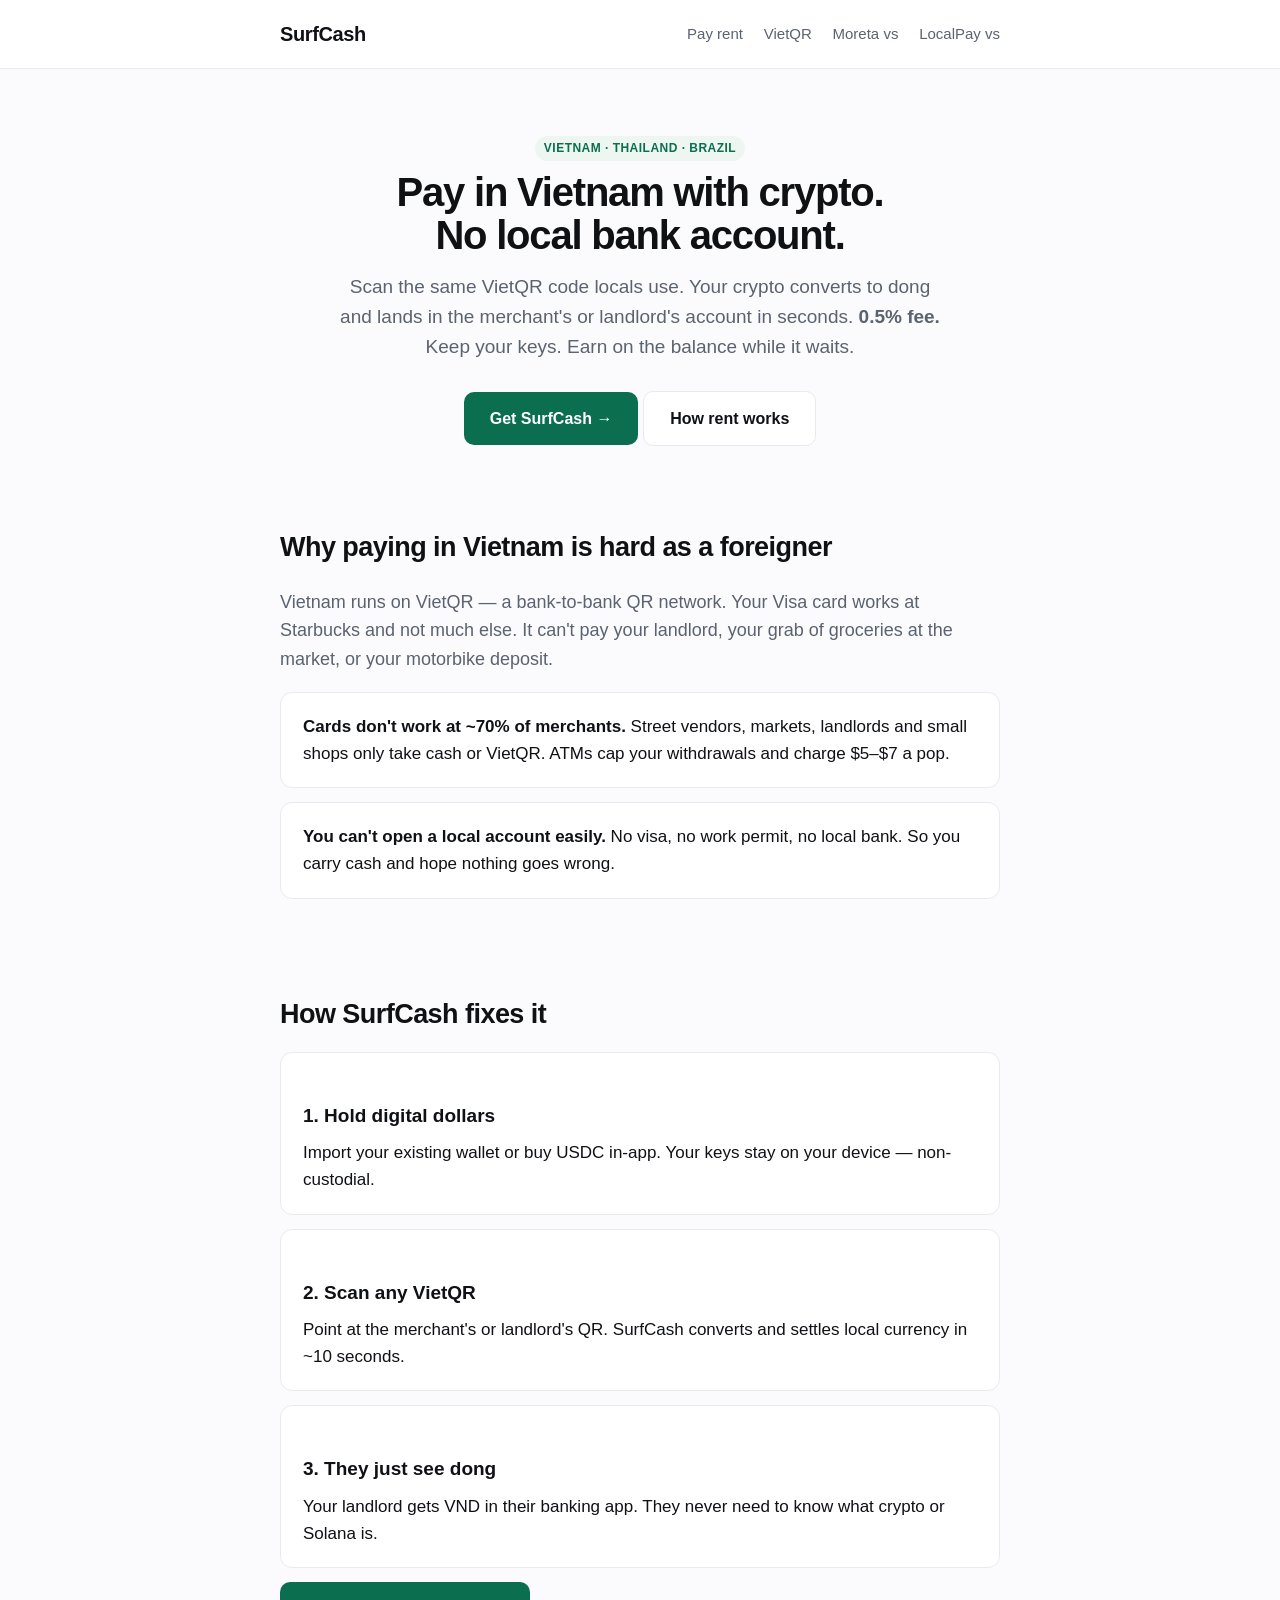
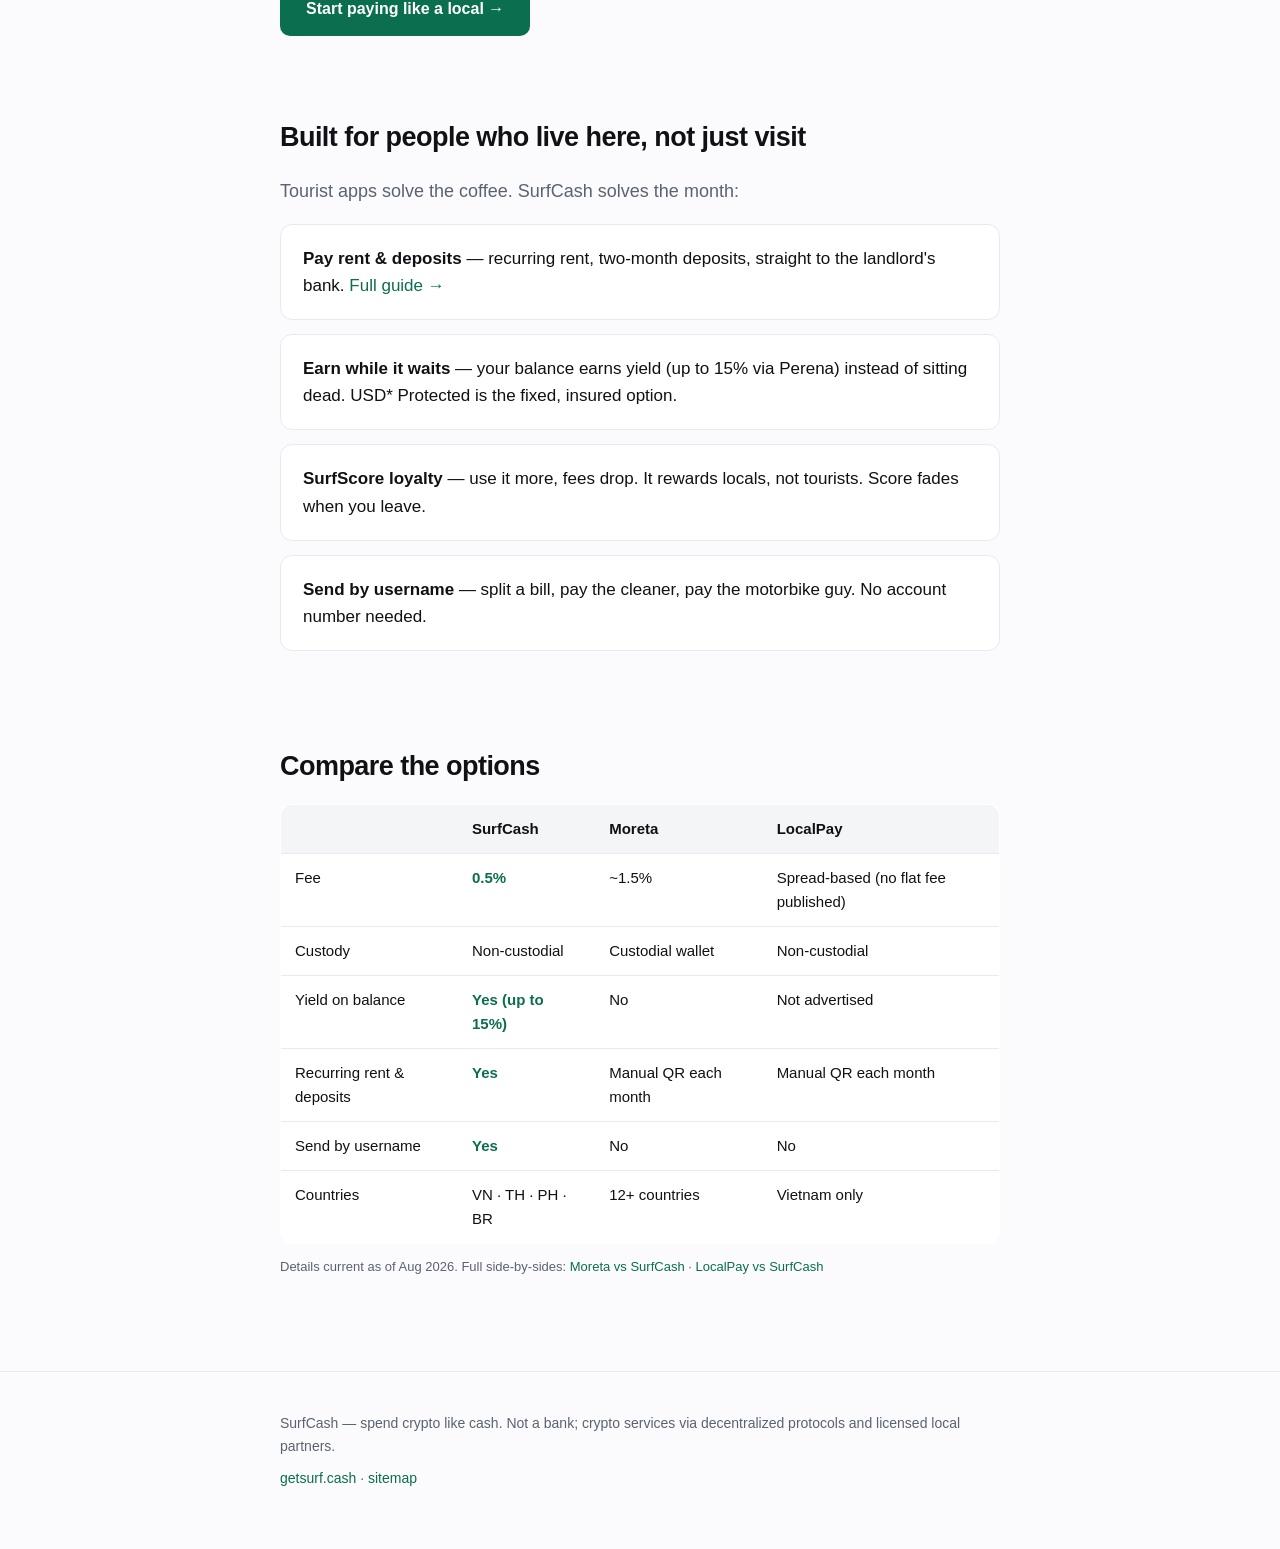
==== index.html @ dd40416a "SEO site: Vietnam pay/rent guides + Moreta/LocalPay comparisons" ====
<!DOCTYPE html>
<html lang="en">
<head>
<meta charset="utf-8"/>
<meta name="viewport" content="width=device-width, initial-scale=1"/>
<title>Pay in Vietnam with Crypto — No Bank Account Needed | SurfCash</title>
<meta name="description" content="Scan any VietQR with crypto and your landlord or the shop gets dong in seconds. No Vietnamese bank account. SurfCash — pay rent, groceries and deposits like a local, 0.5% fee."/>
<link rel="canonical" href="https://akshatcoder-hash.github.io/surfcash-seo/"/>
<meta property="og:title" content="Pay in Vietnam with Crypto — No Bank Account Needed | SurfCash"/>
<meta property="og:description" content="Scan VietQR with crypto, pay rent and groceries, no local bank. 0.5% fee. Built for people who earn in crypto and live in Vietnam."/>
<meta property="og:type" content="website"/>
<link rel="stylesheet" href="style.css"/>
</head>
<body>
<header><div class="wrap">
  <a class="logo" href="./">SurfCash</a>
  <nav>
    <a href="how-to-pay-rent-vietnam.html">Pay rent</a>
    <a href="pay-in-vietnam.html">VietQR</a>
    <a href="moreta-vs-surfcash.html">Moreta vs</a>
    <a href="localpay-vs-surfcash.html">LocalPay vs</a>
  </nav>
</div></header>

<section class="hero"><div class="wrap">
  <span class="tag">Vietnam · Thailand · Brazil</span>
  <h1>Pay in Vietnam with crypto.<br/>No local bank account.</h1>
  <p>Scan the same VietQR code locals use. Your crypto converts to dong and lands in the merchant's or landlord's account in seconds. <strong>0.5% fee.</strong> Keep your keys. Earn on the balance while it waits.</p>
  <a class="btn" href="https://www.getsurf.cash/" rel="noopener">Get SurfCash →</a>
  <a class="btn ghost" href="how-to-pay-rent-vietnam.html">How rent works</a>
</div></section>

<section><div class="wrap">
  <h2>Why paying in Vietnam is hard as a foreigner</h2>
  <p class="lead">Vietnam runs on VietQR — a bank-to-bank QR network. Your Visa card works at Starbucks and not much else. It can't pay your landlord, your grab of groceries at the market, or your motorbike deposit.</p>
  <div class="card"><strong>Cards don't work at ~70% of merchants.</strong> Street vendors, markets, landlords and small shops only take cash or VietQR. ATMs cap your withdrawals and charge $5–$7 a pop.</div>
  <div class="card"><strong>You can't open a local account easily.</strong> No visa, no work permit, no local bank. So you carry cash and hope nothing goes wrong.</div>
</div></section>

<section><div class="wrap">
  <h2>How SurfCash fixes it</h2>
  <div class="card"><h3>1. Hold digital dollars</h3>Import your existing wallet or buy USDC in-app. Your keys stay on your device — non-custodial.</div>
  <div class="card"><h3>2. Scan any VietQR</h3>Point at the merchant's or landlord's QR. SurfCash converts and settles local currency in ~10 seconds.</div>
  <div class="card"><h3>3. They just see dong</h3>Your landlord gets VND in their banking app. They never need to know what crypto or Solana is.</div>
  <a class="btn" href="https://www.getsurf.cash/" rel="noopener">Start paying like a local →</a>
</div></section>

<section><div class="wrap">
  <h2>Built for people who live here, not just visit</h2>
  <p class="lead">Tourist apps solve the coffee. SurfCash solves the month:</p>
  <div class="card"><strong>Pay rent &amp; deposits</strong> — recurring rent, two-month deposits, straight to the landlord's bank. <a href="how-to-pay-rent-vietnam.html">Full guide →</a></div>
  <div class="card"><strong>Earn while it waits</strong> — your balance earns yield (up to 15% via Perena) instead of sitting dead. USD* Protected is the fixed, insured option.</div>
  <div class="card"><strong>SurfScore loyalty</strong> — use it more, fees drop. It rewards locals, not tourists. Score fades when you leave.</div>
  <div class="card"><strong>Send by username</strong> — split a bill, pay the cleaner, pay the motorbike guy. No account number needed.</div>
</div></section>

<section><div class="wrap">
  <h2>Compare the options</h2>
  <table>
    <tr><th></th><th>SurfCash</th><th>Moreta</th><th>LocalPay</th></tr>
    <tr><td>Fee</td><td class="win">0.5%</td><td>~1.5%</td><td>Spread-based (no flat fee published)</td></tr>
    <tr><td>Custody</td><td>Non-custodial</td><td>Custodial wallet</td><td>Non-custodial</td></tr>
    <tr><td>Yield on balance</td><td class="win">Yes (up to 15%)</td><td>No</td><td>Not advertised</td></tr>
    <tr><td>Recurring rent &amp; deposits</td><td class="win">Yes</td><td>Manual QR each month</td><td>Manual QR each month</td></tr>
    <tr><td>Send by username</td><td class="win">Yes</td><td>No</td><td>No</td></tr>
    <tr><td>Countries</td><td>VN · TH · PH · BR</td><td>12+ countries</td><td>Vietnam only</td></tr>
  </table>
  <p class="fine">Details current as of Aug 2026. Full side-by-sides: <a href="moreta-vs-surfcash.html">Moreta vs SurfCash</a> · <a href="localpay-vs-surfcash.html">LocalPay vs SurfCash</a></p>
</div></section>

<footer><div class="wrap">
  <span>SurfCash — spend crypto like cash. Not a bank; crypto services via decentralized protocols and licensed local partners.</span>
  <span><a href="https://www.getsurf.cash/" rel="noopener">getsurf.cash</a> · <a href="sitemap.xml">sitemap</a></span>
</div></footer>
</body>
</html>
---- style.css ----
:root{--ink:#0f1115;--muted:#5b6270;--line:#e8eaee;--bg:#fbfbfd;--accent:#0b6e4f;--accent2:#0b6e4f}
*{box-sizing:border-box}
html{scroll-behavior:smooth}
body{margin:0;font:17px/1.6 -apple-system,BlinkMacSystemFont,"Segoe UI",Roboto,Helvetica,Arial,sans-serif;color:var(--ink);background:var(--bg);-webkit-font-smoothing:antialiased}
a{color:var(--accent);text-decoration:none}
a:hover{text-decoration:underline}
.wrap{max-width:760px;margin:0 auto;padding:0 20px}
header{padding:18px 0;border-bottom:1px solid var(--line);background:#fff}
header .wrap{display:flex;justify-content:space-between;align-items:center}
.logo{font-weight:800;font-size:20px;color:var(--ink);letter-spacing:-.02em}
nav a{color:var(--muted);margin-left:16px;font-size:15px}
.hero{padding:64px 0 40px;text-align:center}
.hero h1{font-size:40px;line-height:1.08;letter-spacing:-.03em;margin:0 0 14px}
.hero p{font-size:19px;color:var(--muted);max-width:600px;margin:0 auto 28px}
.btn{display:inline-block;background:var(--accent);color:#fff;font-weight:700;padding:14px 26px;border-radius:10px;font-size:16px}
.btn:hover{text-decoration:none;filter:brightness(1.05)}
.btn.ghost{background:#fff;color:var(--ink);border:1px solid var(--line)}
section{padding:40px 0}
h2{font-size:27px;letter-spacing:-.02em;margin:0 0 16px}
h3{font-size:19px;margin:28px 0 8px}
.lead{font-size:18px;color:var(--muted)}
.card{background:#fff;border:1px solid var(--line);border-radius:12px;padding:20px 22px;margin:14px 0}
table{width:100%;border-collapse:collapse;background:#fff;border:1px solid var(--line);border-radius:12px;overflow:hidden}
th,td{text-align:left;padding:12px 14px;border-bottom:1px solid var(--line);font-size:15px;vertical-align:top}
th{background:#f4f5f7;font-weight:700}
tr:last-child td{border-bottom:0}
.win{color:var(--accent);font-weight:700}
.tag{display:inline-block;font-size:12px;font-weight:700;letter-spacing:.04em;text-transform:uppercase;color:var(--accent);background:#eef6f1;padding:3px 9px;border-radius:20px;margin-bottom:10px}
.muted{color:var(--muted)}
.fine{font-size:13px;color:var(--muted)}
footer{padding:40px 0 60px;border-top:1px solid var(--line);margin-top:40px;color:var(--muted);font-size:14px}
footer .wrap{display:flex;justify-content:space-between;flex-wrap:wrap;gap:10px}
.crumb{font-size:14px;color:var(--muted);margin:0 0 6px}
h1.page{font-size:34px;letter-spacing:-.02em;margin:20px 0 10px}
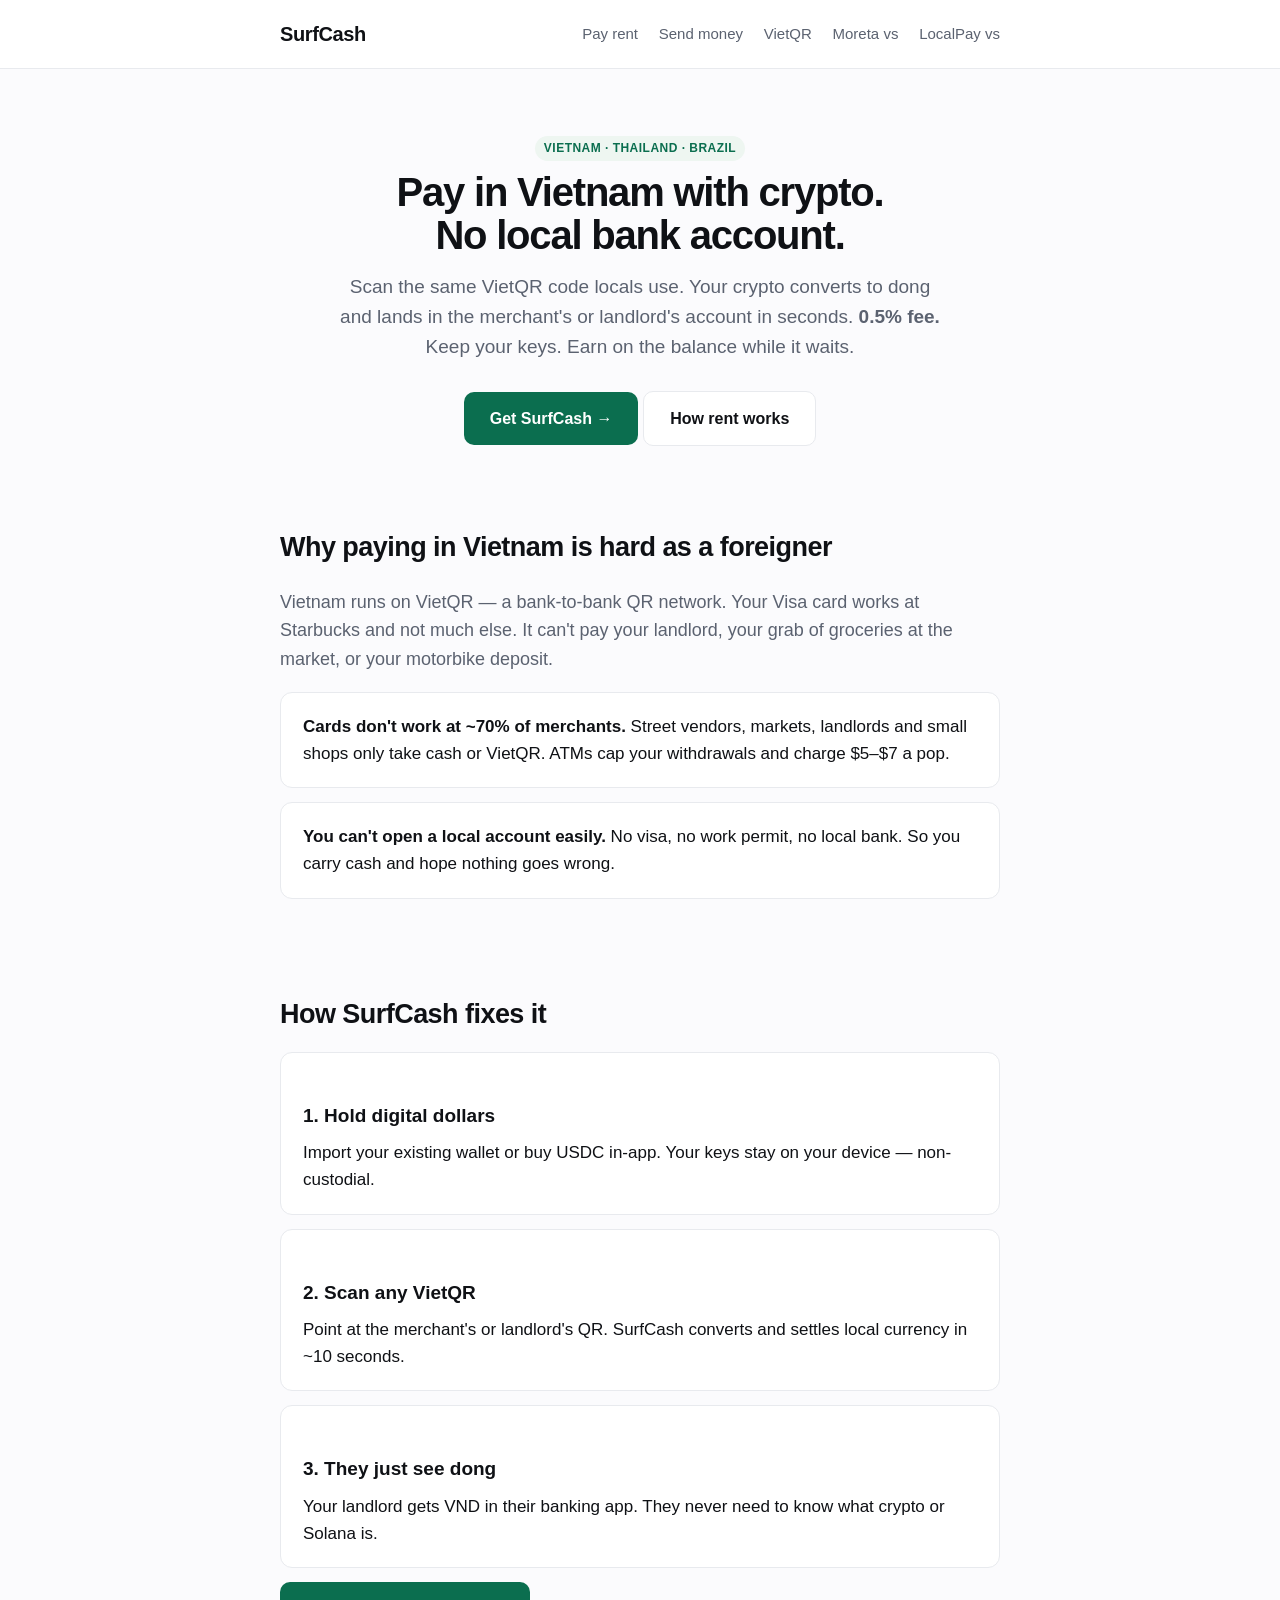
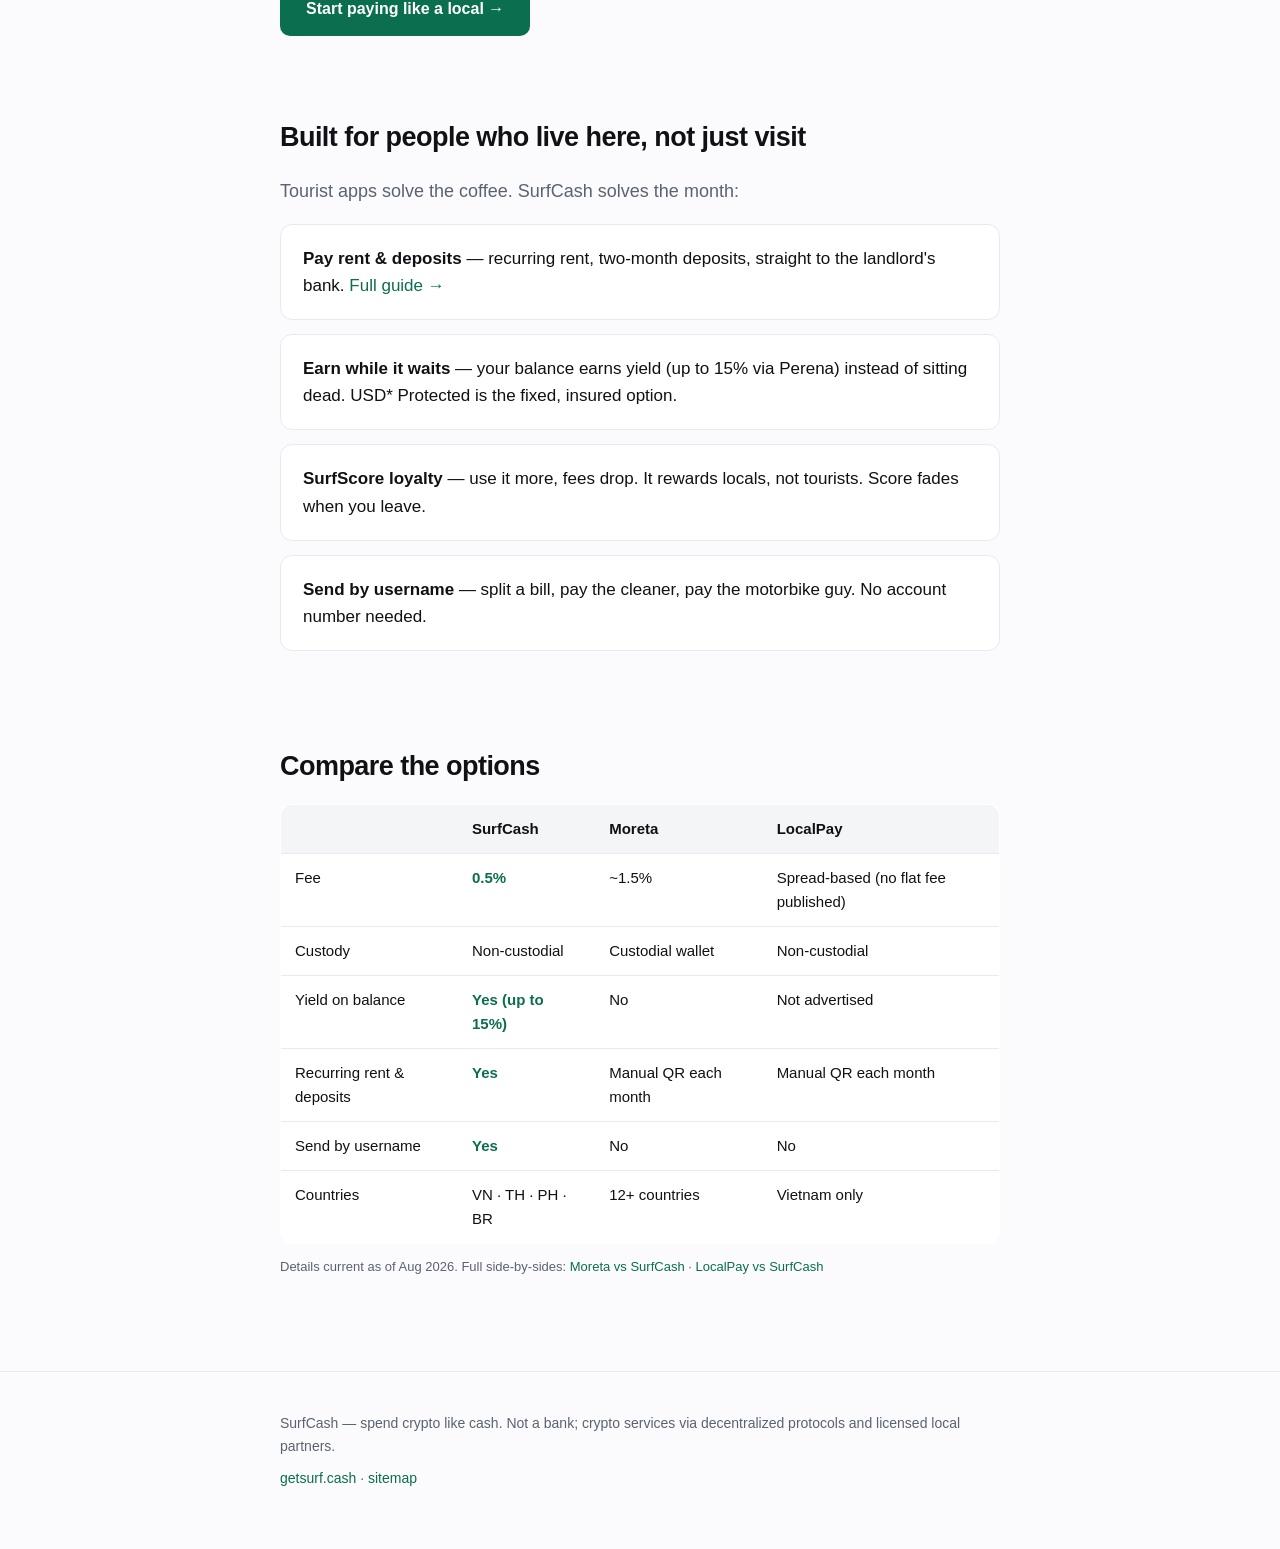
==== commit f77967d3: "seo: send-money-to-vietnam" ====
--- a/index.html
+++ b/index.html
@@ -16,6 +16,7 @@
   <a class="logo" href="./">SurfCash</a>
   <nav>
     <a href="how-to-pay-rent-vietnam.html">Pay rent</a>
+    <a href="send-money-to-vietnam.html">Send money</a>
     <a href="pay-in-vietnam.html">VietQR</a>
     <a href="moreta-vs-surfcash.html">Moreta vs</a>
     <a href="localpay-vs-surfcash.html">LocalPay vs</a>
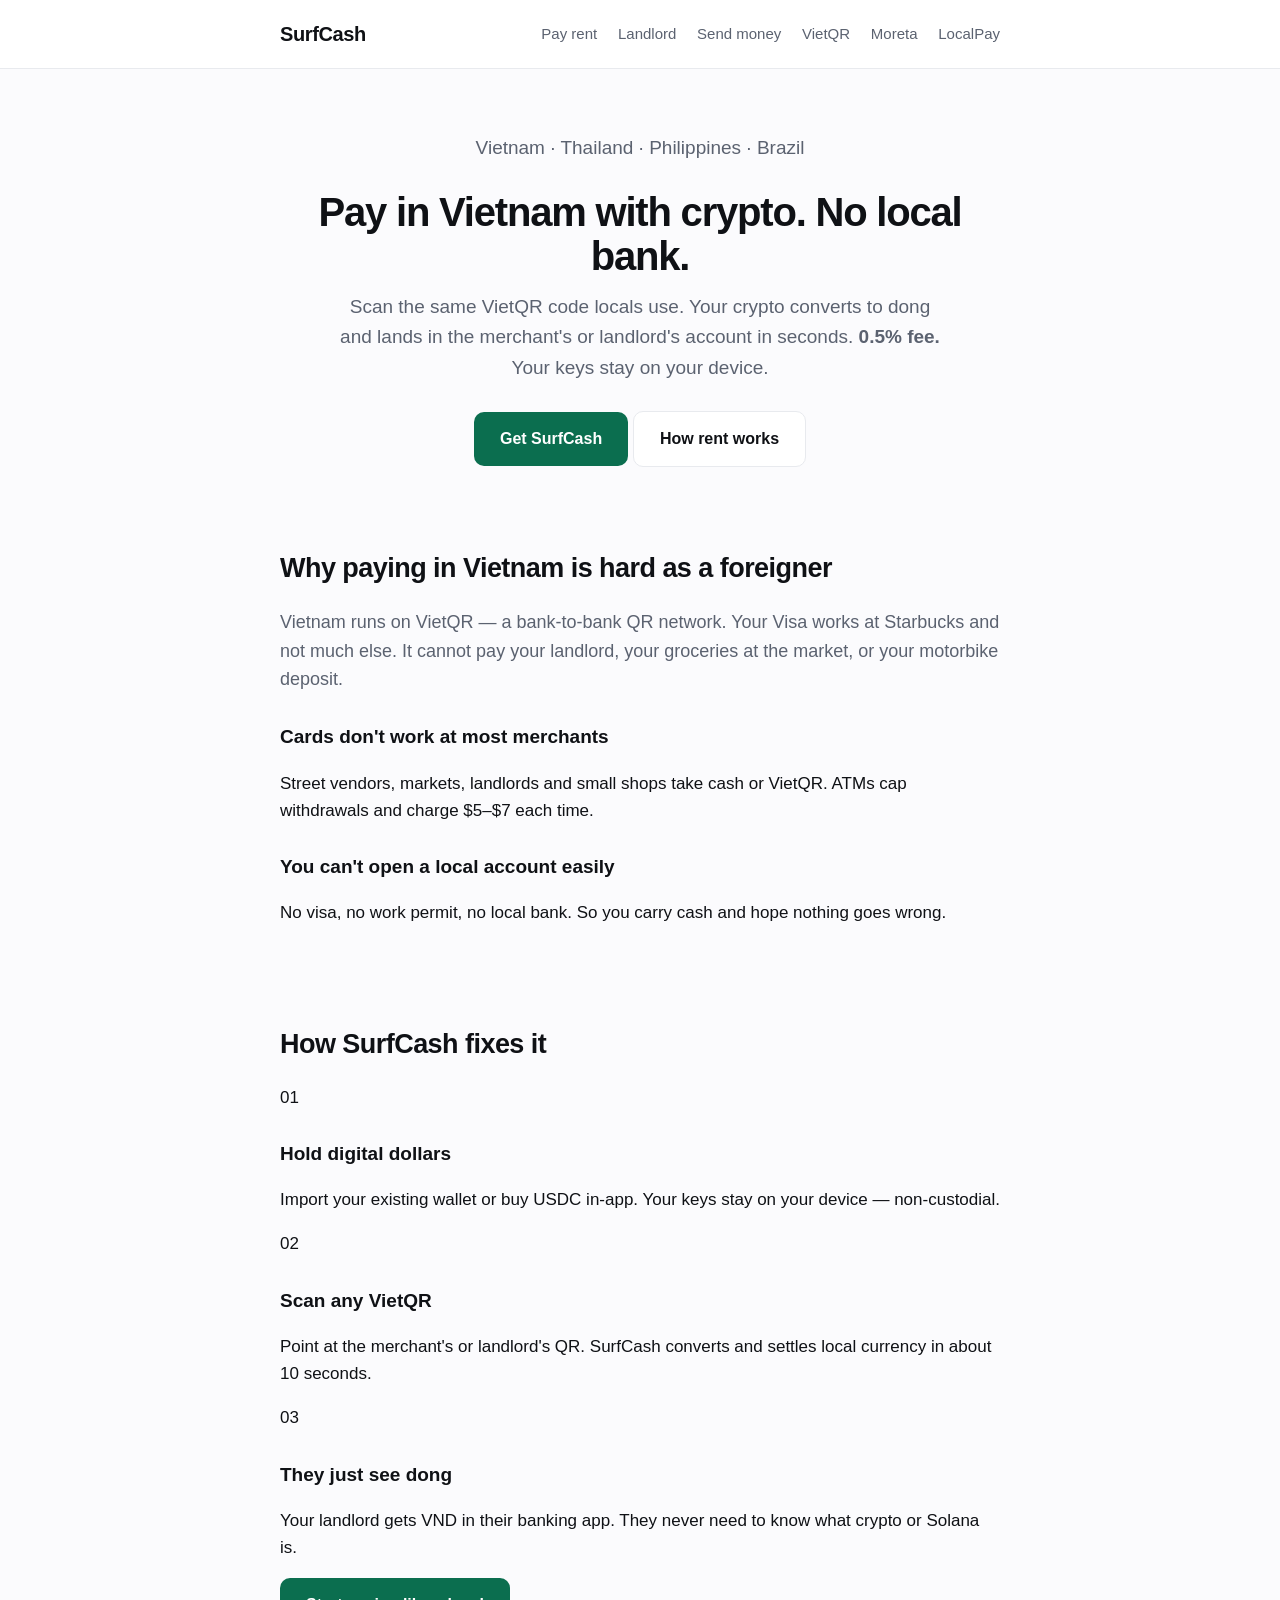
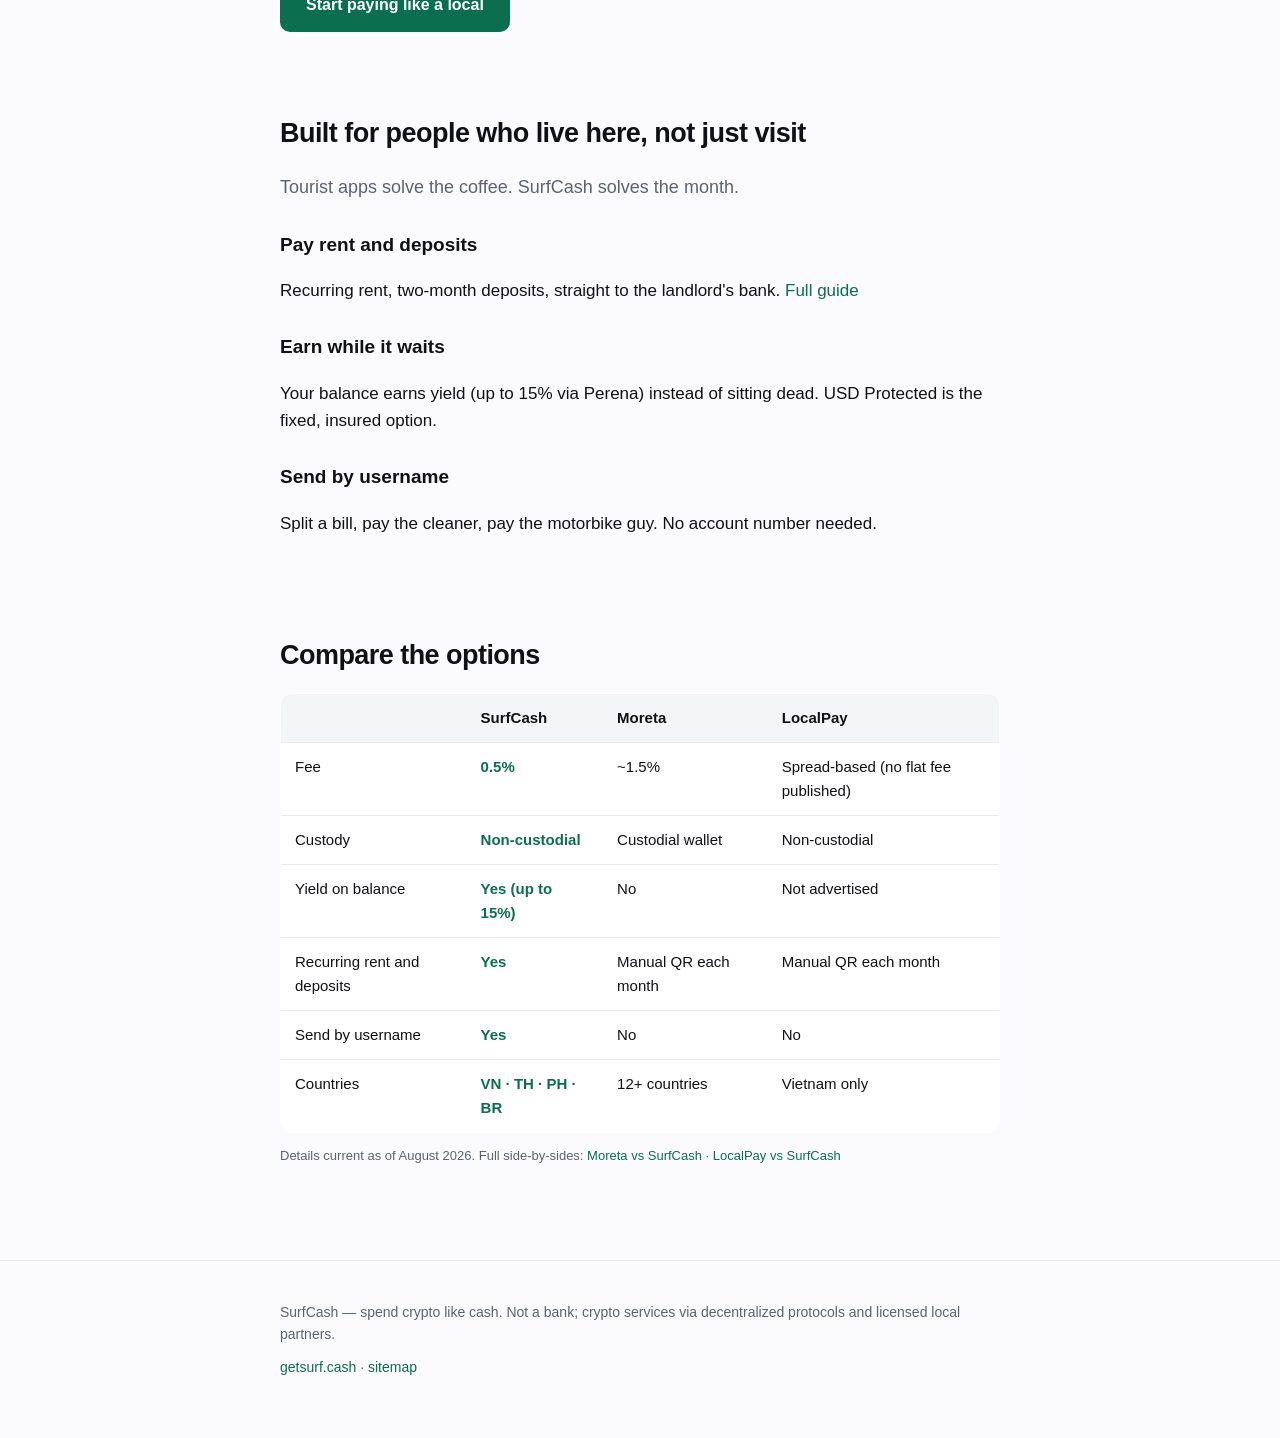
==== commit 6bf08fa3: "seo: pay-landlord-crypto" ====
--- a/index.html
+++ b/index.html
@@ -3,11 +3,11 @@
 <head>
 <meta charset="utf-8"/>
 <meta name="viewport" content="width=device-width, initial-scale=1"/>
-<title>Pay in Vietnam with Crypto — No Bank Account Needed | SurfCash</title>
-<meta name="description" content="Scan any VietQR with crypto and your landlord or the shop gets dong in seconds. No Vietnamese bank account. SurfCash — pay rent, groceries and deposits like a local, 0.5% fee."/>
+<title>SurfCash — Pay rent and bills in Vietnam with crypto</title>
+<meta name="description" content="Scan any VietQR with crypto and your landlord or the shop gets dong in seconds. No Vietnamese bank account. SurfCash — pay rent, groceries and deposits like a local. 0.5% fee."/>
 <link rel="canonical" href="https://akshatcoder-hash.github.io/surfcash-seo/"/>
-<meta property="og:title" content="Pay in Vietnam with Crypto — No Bank Account Needed | SurfCash"/>
-<meta property="og:description" content="Scan VietQR with crypto, pay rent and groceries, no local bank. 0.5% fee. Built for people who earn in crypto and live in Vietnam."/>
+<meta property="og:title" content="SurfCash — Pay rent and bills in Vietnam with crypto"/>
+<meta property="og:description" content="Scan any VietQR with crypto, pay rent and groceries, no local bank. 0.5% fee. Built for people who earn in crypto and live in Vietnam."/>
 <meta property="og:type" content="website"/>
 <link rel="stylesheet" href="style.css"/>
 </head>
@@ -16,57 +16,90 @@
   <a class="logo" href="./">SurfCash</a>
   <nav>
     <a href="how-to-pay-rent-vietnam.html">Pay rent</a>
+    <a href="pay-landlord-crypto.html">Landlord</a>
     <a href="send-money-to-vietnam.html">Send money</a>
     <a href="pay-in-vietnam.html">VietQR</a>
-    <a href="moreta-vs-surfcash.html">Moreta vs</a>
-    <a href="localpay-vs-surfcash.html">LocalPay vs</a>
+    <a href="moreta-vs-surfcash.html">Moreta</a>
+    <a href="localpay-vs-surfcash.html">LocalPay</a>
   </nav>
 </div></header>
 
 <section class="hero"><div class="wrap">
-  <span class="tag">Vietnam · Thailand · Brazil</span>
-  <h1>Pay in Vietnam with crypto.<br/>No local bank account.</h1>
-  <p>Scan the same VietQR code locals use. Your crypto converts to dong and lands in the merchant's or landlord's account in seconds. <strong>0.5% fee.</strong> Keep your keys. Earn on the balance while it waits.</p>
-  <a class="btn" href="https://www.getsurf.cash/" rel="noopener">Get SurfCash →</a>
+  <p class="eyebrow">Vietnam · Thailand · Philippines · Brazil</p>
+  <h1>Pay in Vietnam with crypto. No local bank.</h1>
+  <p>Scan the same VietQR code locals use. Your crypto converts to dong and lands in the merchant's or landlord's account in seconds. <strong>0.5% fee.</strong> Your keys stay on your device.</p>
+  <a class="btn" href="https://www.getsurf.cash/" rel="noopener">Get SurfCash</a>
   <a class="btn ghost" href="how-to-pay-rent-vietnam.html">How rent works</a>
 </div></section>
 
-<section><div class="wrap">
+<section class="chapter"><div class="wrap">
   <h2>Why paying in Vietnam is hard as a foreigner</h2>
-  <p class="lead">Vietnam runs on VietQR — a bank-to-bank QR network. Your Visa card works at Starbucks and not much else. It can't pay your landlord, your grab of groceries at the market, or your motorbike deposit.</p>
-  <div class="card"><strong>Cards don't work at ~70% of merchants.</strong> Street vendors, markets, landlords and small shops only take cash or VietQR. ATMs cap your withdrawals and charge $5–$7 a pop.</div>
-  <div class="card"><strong>You can't open a local account easily.</strong> No visa, no work permit, no local bank. So you carry cash and hope nothing goes wrong.</div>
+  <p class="lead">Vietnam runs on VietQR — a bank-to-bank QR network. Your Visa works at Starbucks and not much else. It cannot pay your landlord, your groceries at the market, or your motorbike deposit.</p>
+  <div class="points">
+    <div class="point">
+      <h3>Cards don't work at most merchants</h3>
+      <p>Street vendors, markets, landlords and small shops take cash or VietQR. ATMs cap withdrawals and charge $5–$7 each time.</p>
+    </div>
+    <div class="point">
+      <h3>You can't open a local account easily</h3>
+      <p>No visa, no work permit, no local bank. So you carry cash and hope nothing goes wrong.</p>
+    </div>
+  </div>
 </div></section>
 
-<section><div class="wrap">
+<section class="chapter"><div class="wrap">
   <h2>How SurfCash fixes it</h2>
-  <div class="card"><h3>1. Hold digital dollars</h3>Import your existing wallet or buy USDC in-app. Your keys stay on your device — non-custodial.</div>
-  <div class="card"><h3>2. Scan any VietQR</h3>Point at the merchant's or landlord's QR. SurfCash converts and settles local currency in ~10 seconds.</div>
-  <div class="card"><h3>3. They just see dong</h3>Your landlord gets VND in their banking app. They never need to know what crypto or Solana is.</div>
-  <a class="btn" href="https://www.getsurf.cash/" rel="noopener">Start paying like a local →</a>
+  <div class="steps">
+    <div class="step">
+      <p class="n">01</p>
+      <h3>Hold digital dollars</h3>
+      <p>Import your existing wallet or buy USDC in-app. Your keys stay on your device — non-custodial.</p>
+    </div>
+    <div class="step">
+      <p class="n">02</p>
+      <h3>Scan any VietQR</h3>
+      <p>Point at the merchant's or landlord's QR. SurfCash converts and settles local currency in about 10 seconds.</p>
+    </div>
+    <div class="step">
+      <p class="n">03</p>
+      <h3>They just see dong</h3>
+      <p>Your landlord gets VND in their banking app. They never need to know what crypto or Solana is.</p>
+    </div>
+  </div>
+  <a class="btn" href="https://www.getsurf.cash/" rel="noopener">Start paying like a local</a>
 </div></section>
 
-<section><div class="wrap">
+<section class="chapter"><div class="wrap">
   <h2>Built for people who live here, not just visit</h2>
-  <p class="lead">Tourist apps solve the coffee. SurfCash solves the month:</p>
-  <div class="card"><strong>Pay rent &amp; deposits</strong> — recurring rent, two-month deposits, straight to the landlord's bank. <a href="how-to-pay-rent-vietnam.html">Full guide →</a></div>
-  <div class="card"><strong>Earn while it waits</strong> — your balance earns yield (up to 15% via Perena) instead of sitting dead. USD* Protected is the fixed, insured option.</div>
-  <div class="card"><strong>SurfScore loyalty</strong> — use it more, fees drop. It rewards locals, not tourists. Score fades when you leave.</div>
-  <div class="card"><strong>Send by username</strong> — split a bill, pay the cleaner, pay the motorbike guy. No account number needed.</div>
+  <p class="lead">Tourist apps solve the coffee. SurfCash solves the month.</p>
+  <div class="points">
+    <div class="point">
+      <h3>Pay rent and deposits</h3>
+      <p>Recurring rent, two-month deposits, straight to the landlord's bank. <a href="how-to-pay-rent-vietnam.html">Full guide</a></p>
+    </div>
+    <div class="point">
+      <h3>Earn while it waits</h3>
+      <p>Your balance earns yield (up to 15% via Perena) instead of sitting dead. USD Protected is the fixed, insured option.</p>
+    </div>
+    <div class="point">
+      <h3>Send by username</h3>
+      <p>Split a bill, pay the cleaner, pay the motorbike guy. No account number needed.</p>
+    </div>
+  </div>
 </div></section>
 
-<section><div class="wrap">
+<section class="chapter"><div class="wrap">
   <h2>Compare the options</h2>
   <table>
     <tr><th></th><th>SurfCash</th><th>Moreta</th><th>LocalPay</th></tr>
     <tr><td>Fee</td><td class="win">0.5%</td><td>~1.5%</td><td>Spread-based (no flat fee published)</td></tr>
-    <tr><td>Custody</td><td>Non-custodial</td><td>Custodial wallet</td><td>Non-custodial</td></tr>
+    <tr><td>Custody</td><td class="win">Non-custodial</td><td>Custodial wallet</td><td>Non-custodial</td></tr>
     <tr><td>Yield on balance</td><td class="win">Yes (up to 15%)</td><td>No</td><td>Not advertised</td></tr>
-    <tr><td>Recurring rent &amp; deposits</td><td class="win">Yes</td><td>Manual QR each month</td><td>Manual QR each month</td></tr>
+    <tr><td>Recurring rent and deposits</td><td class="win">Yes</td><td>Manual QR each month</td><td>Manual QR each month</td></tr>
     <tr><td>Send by username</td><td class="win">Yes</td><td>No</td><td>No</td></tr>
-    <tr><td>Countries</td><td>VN · TH · PH · BR</td><td>12+ countries</td><td>Vietnam only</td></tr>
+    <tr><td>Countries</td><td class="win">VN · TH · PH · BR</td><td>12+ countries</td><td>Vietnam only</td></tr>
   </table>
-  <p class="fine">Details current as of Aug 2026. Full side-by-sides: <a href="moreta-vs-surfcash.html">Moreta vs SurfCash</a> · <a href="localpay-vs-surfcash.html">LocalPay vs SurfCash</a></p>
+  <p class="fine">Details current as of August 2026. Full side-by-sides: <a href="moreta-vs-surfcash.html">Moreta vs SurfCash</a> · <a href="localpay-vs-surfcash.html">LocalPay vs SurfCash</a></p>
 </div></section>
 
 <footer><div class="wrap">
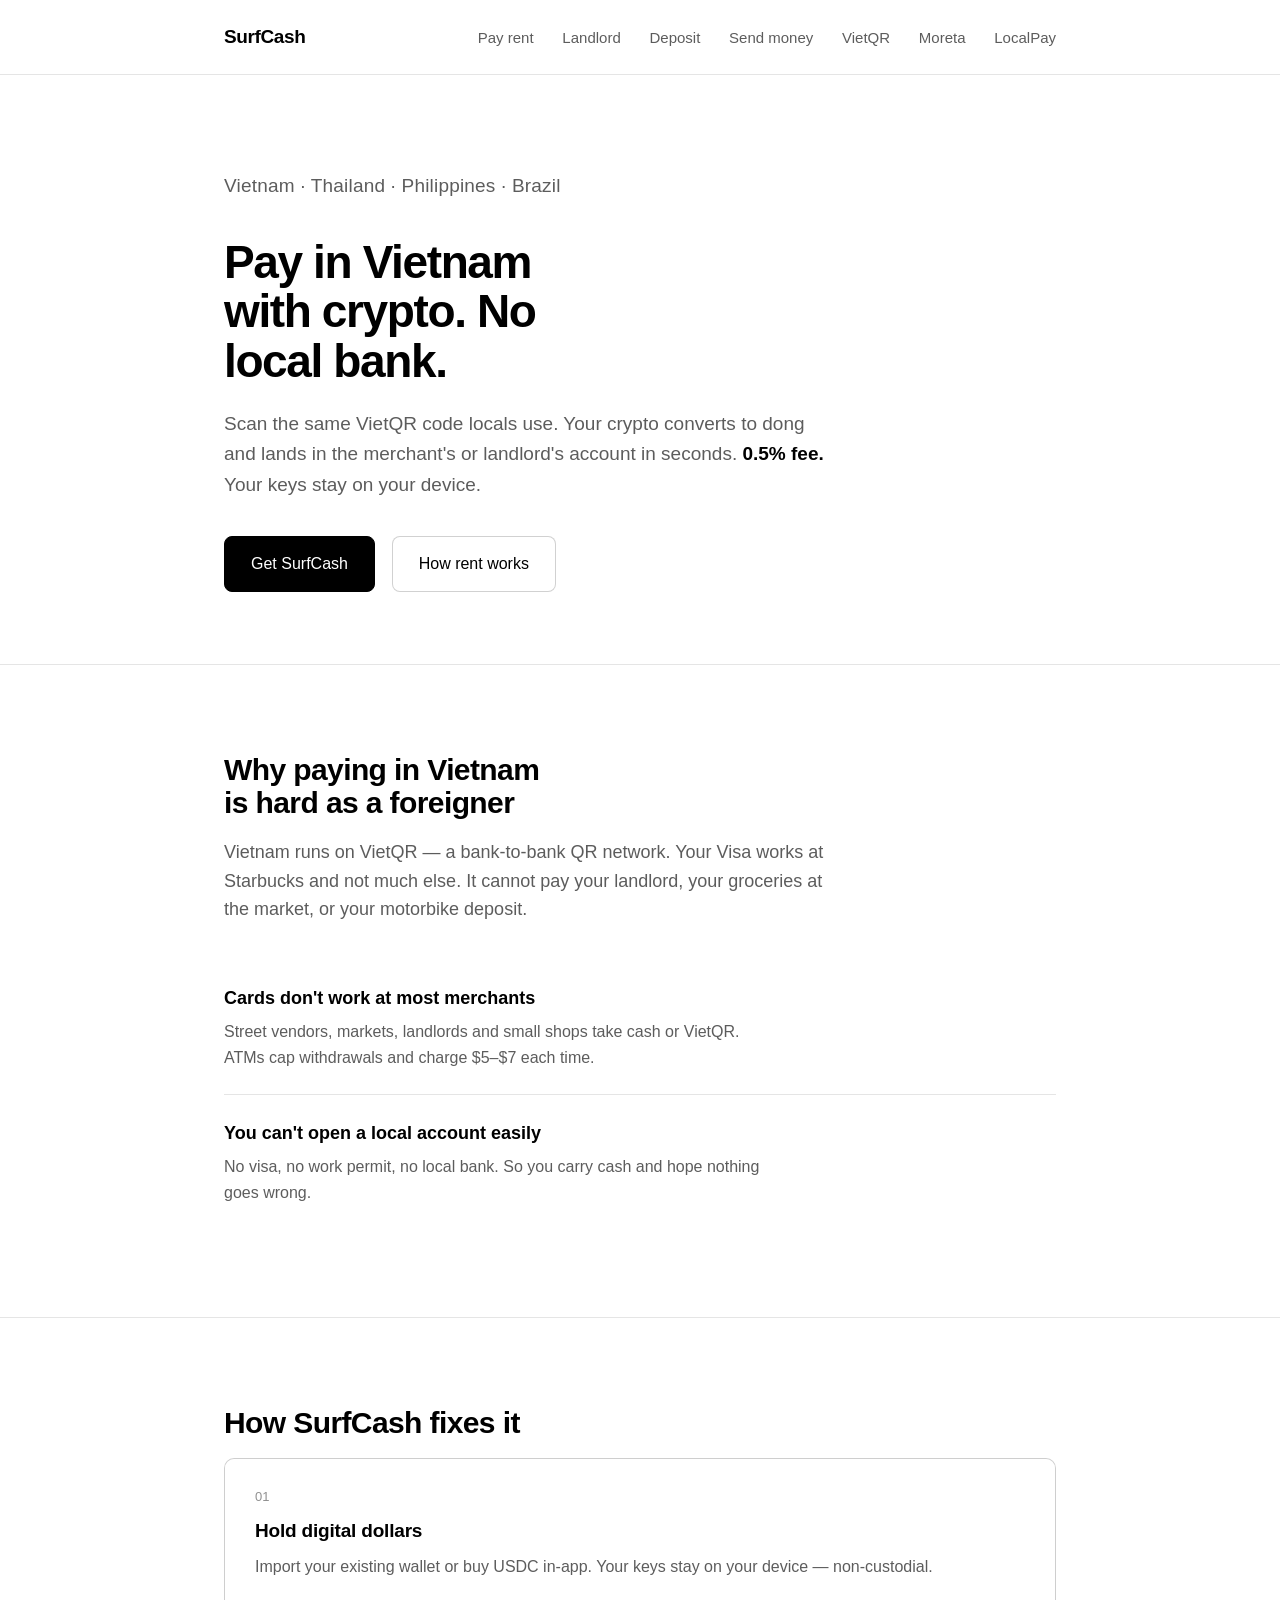
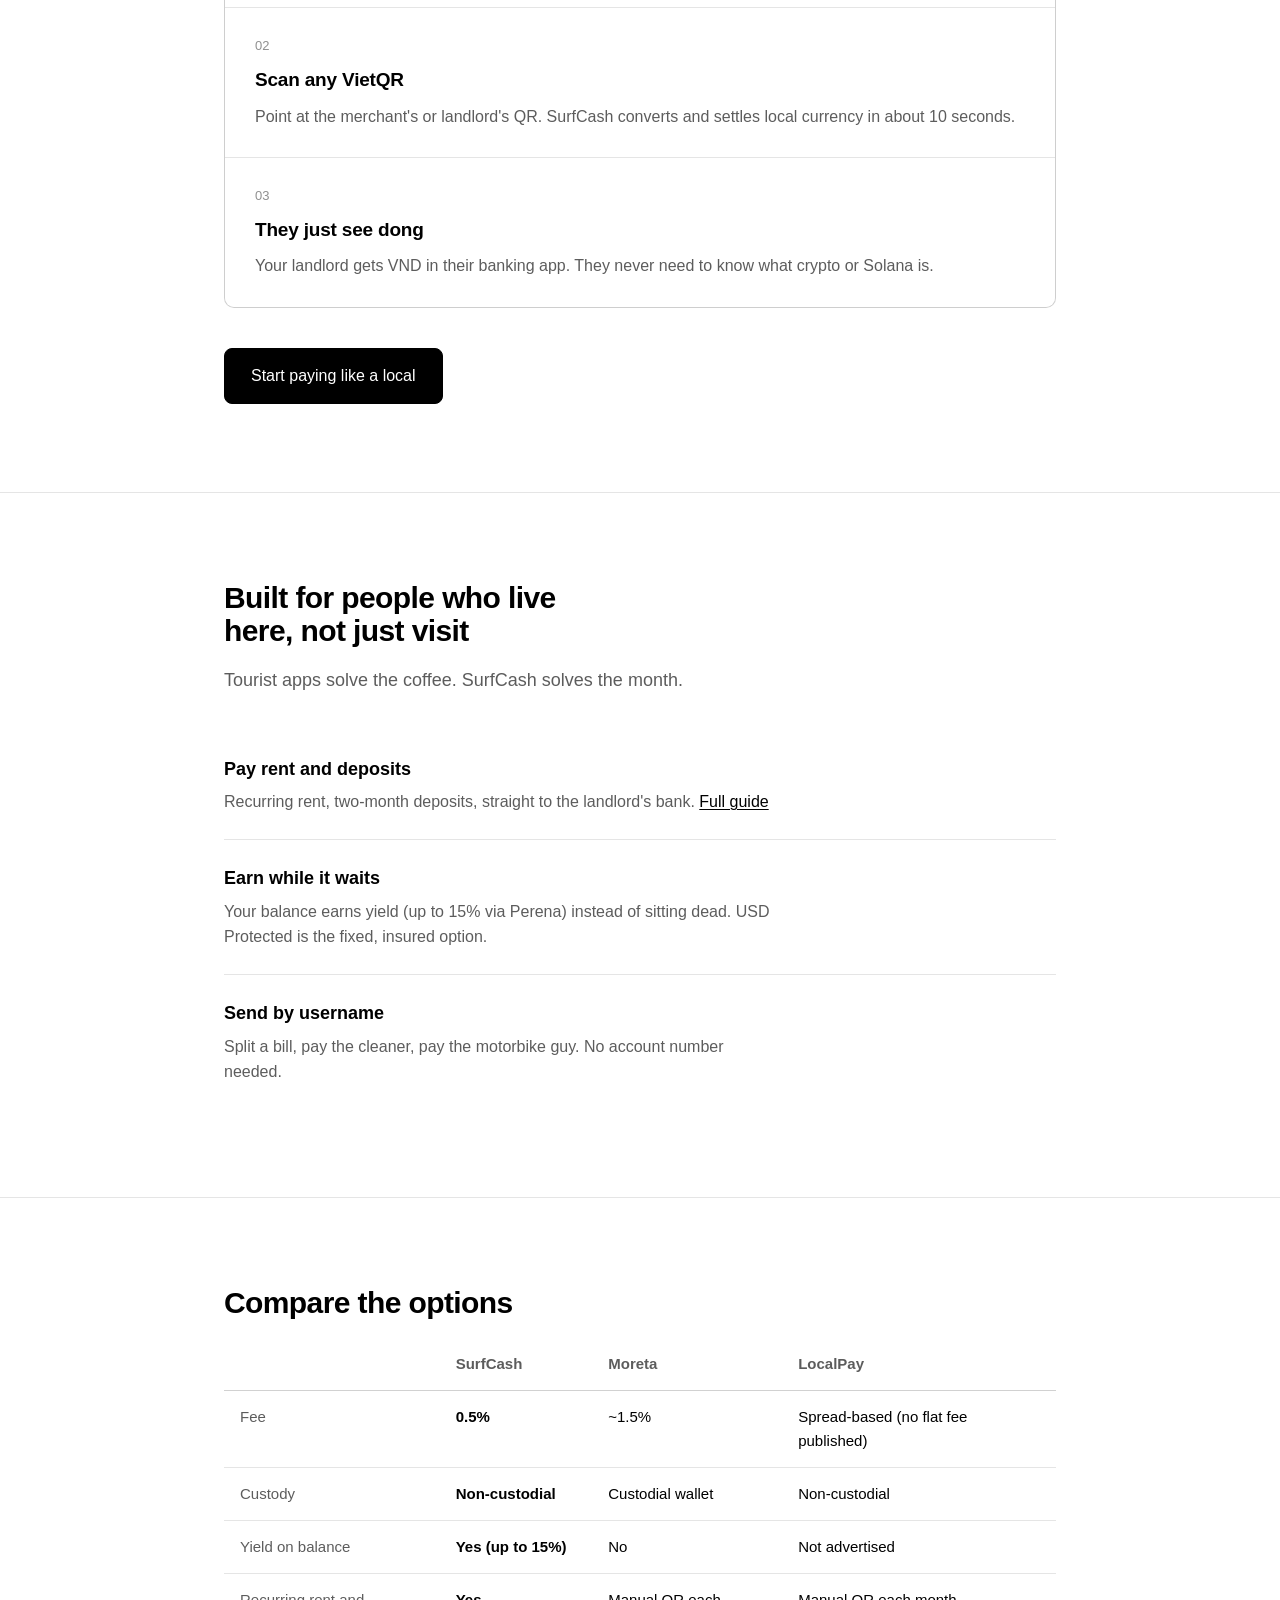
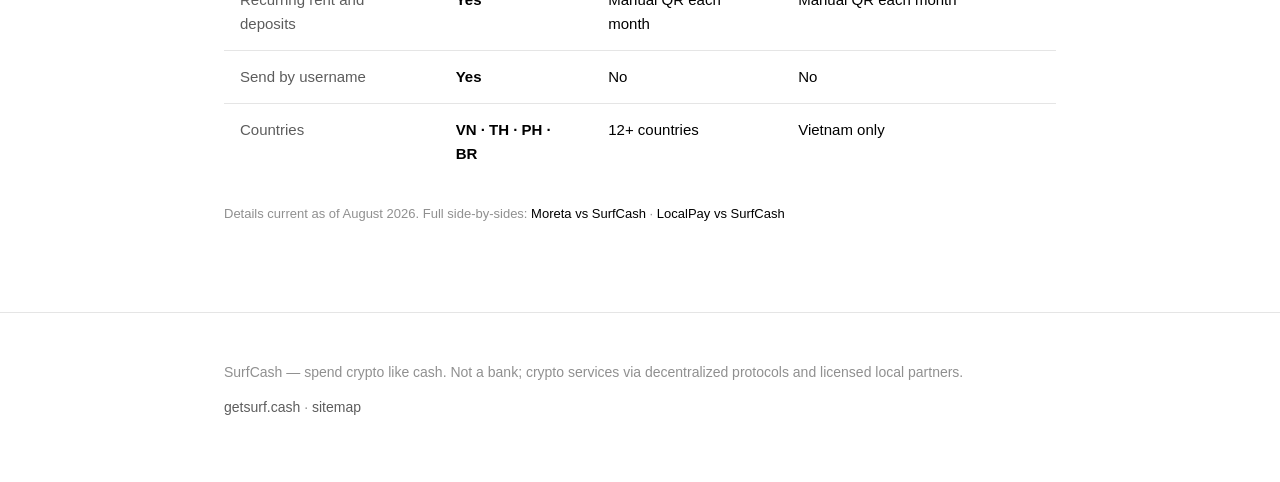
==== commit 15374540: "seo: deposit-escrow" ====
--- a/index.html
+++ b/index.html
@@ -17,6 +17,7 @@
   <nav>
     <a href="how-to-pay-rent-vietnam.html">Pay rent</a>
     <a href="pay-landlord-crypto.html">Landlord</a>
+    <a href="deposit-escrow.html">Deposit</a>
     <a href="send-money-to-vietnam.html">Send money</a>
     <a href="pay-in-vietnam.html">VietQR</a>
     <a href="moreta-vs-surfcash.html">Moreta</a>
--- a/style.css
+++ b/style.css
@@ -1,34 +1,85 @@
-:root{--ink:#0f1115;--muted:#5b6270;--line:#e8eaee;--bg:#fbfbfd;--accent:#0b6e4f;--accent2:#0b6e4f}
+:root{
+  --ink:#000;
+  --ink-2:rgb(0 0 0 / 64%);
+  --ink-3:rgb(0 0 0 / 44%);
+  --line:rgb(0 0 0 / 10%);
+  --line-strong:rgb(0 0 0 / 18%);
+  --bg:#fff;
+  --bg-2:rgb(0 0 0 / 4%);
+  --hover:rgb(0 0 0 / 5%);
+}
 *{box-sizing:border-box}
 html{scroll-behavior:smooth}
-body{margin:0;font:17px/1.6 -apple-system,BlinkMacSystemFont,"Segoe UI",Roboto,Helvetica,Arial,sans-serif;color:var(--ink);background:var(--bg);-webkit-font-smoothing:antialiased}
-a{color:var(--accent);text-decoration:none}
+body{
+  margin:0;
+  font:17px/1.6 "Inter",-apple-system,BlinkMacSystemFont,"Segoe UI",Roboto,Helvetica,Arial,sans-serif;
+  color:var(--ink);background:var(--bg);
+  -webkit-font-smoothing:antialiased;
+  font-feature-settings:"cv05","ss01";
+}
+a{color:var(--ink);text-decoration:none}
 a:hover{text-decoration:underline}
-.wrap{max-width:760px;margin:0 auto;padding:0 20px}
-header{padding:18px 0;border-bottom:1px solid var(--line);background:#fff}
+.wrap{max-width:880px;margin:0 auto;padding:0 24px}
+
+header{padding:22px 0;border-bottom:1px solid var(--line);background:#fff}
 header .wrap{display:flex;justify-content:space-between;align-items:center}
-.logo{font-weight:800;font-size:20px;color:var(--ink);letter-spacing:-.02em}
-nav a{color:var(--muted);margin-left:16px;font-size:15px}
-.hero{padding:64px 0 40px;text-align:center}
-.hero h1{font-size:40px;line-height:1.08;letter-spacing:-.03em;margin:0 0 14px}
-.hero p{font-size:19px;color:var(--muted);max-width:600px;margin:0 auto 28px}
-.btn{display:inline-block;background:var(--accent);color:#fff;font-weight:700;padding:14px 26px;border-radius:10px;font-size:16px}
-.btn:hover{text-decoration:none;filter:brightness(1.05)}
-.btn.ghost{background:#fff;color:var(--ink);border:1px solid var(--line)}
-section{padding:40px 0}
-h2{font-size:27px;letter-spacing:-.02em;margin:0 0 16px}
-h3{font-size:19px;margin:28px 0 8px}
-.lead{font-size:18px;color:var(--muted)}
-.card{background:#fff;border:1px solid var(--line);border-radius:12px;padding:20px 22px;margin:14px 0}
-table{width:100%;border-collapse:collapse;background:#fff;border:1px solid var(--line);border-radius:12px;overflow:hidden}
-th,td{text-align:left;padding:12px 14px;border-bottom:1px solid var(--line);font-size:15px;vertical-align:top}
-th{background:#f4f5f7;font-weight:700}
+.logo{font-weight:600;font-size:19px;color:var(--ink);letter-spacing:-.02em}
+nav a{color:var(--ink-2);margin-left:24px;font-size:15px}
+nav a:hover{color:var(--ink);text-decoration:none}
+
+.hero{padding:96px 0 72px}
+.eyebrow{font-size:13px;color:var(--ink-3);margin:0 0 18px;letter-spacing:.01em}
+.hero h1{font-size:46px;line-height:1.08;letter-spacing:-.03em;font-weight:600;margin:0 0 22px;max-width:14ch}
+.hero p{font-size:19px;color:var(--ink-2);max-width:58ch;margin:0 0 36px}
+.hero p strong{color:var(--ink);font-weight:600}
+
+.btn{
+  display:inline-block;background:var(--ink);color:#fff;
+  font-weight:500;padding:14px 26px;border-radius:8px;font-size:16px;
+  border:1px solid var(--ink);
+}
+.btn:hover{text-decoration:none;background:rgb(0 0 0 / 88%)}
+.btn.ghost{background:#fff;color:var(--ink);border:1px solid var(--line-strong);margin-left:12px}
+.btn.ghost:hover{background:var(--hover);text-decoration:none}
+
+section{padding:0}
+.chapter{padding:88px 0;border-top:1px solid var(--line)}
+.chapter:first-of-type{border-top:0}
+h2{font-size:30px;line-height:1.12;letter-spacing:-.02em;font-weight:600;margin:0 0 18px;max-width:20ch}
+.lead{font-size:18px;color:var(--ink-2);max-width:60ch;margin:0 0 36px}
+
+.steps{display:grid;gap:1px;background:var(--line);border:1px solid var(--line);border-radius:10px;overflow:hidden;margin:0 0 40px}
+.step{background:#fff;padding:28px 30px}
+.step .n{font-size:13px;color:var(--ink-3);margin:0 0 8px}
+.step h3{font-size:19px;font-weight:600;margin:0 0 8px;letter-spacing:-.01em}
+.step p{margin:0;color:var(--ink-2);font-size:16px}
+
+.points{display:grid;gap:0}
+.point{padding:24px 0;border-top:1px solid var(--line)}
+.point:first-child{border-top:0}
+.point h3{font-size:18px;font-weight:600;margin:0 0 6px}
+.point p{margin:0;color:var(--ink-2);font-size:16px;max-width:62ch}
+.point a{color:var(--ink);text-decoration:underline;text-underline-offset:2px}
+
+table{width:100%;border-collapse:collapse;margin:0 0 24px;font-size:15px}
+th,td{text-align:left;padding:14px 16px;border-bottom:1px solid var(--line);vertical-align:top}
+th{font-weight:600;color:var(--ink-2);border-bottom:1px solid var(--line-strong)}
+td:first-child{color:var(--ink-2)}
 tr:last-child td{border-bottom:0}
-.win{color:var(--accent);font-weight:700}
-.tag{display:inline-block;font-size:12px;font-weight:700;letter-spacing:.04em;text-transform:uppercase;color:var(--accent);background:#eef6f1;padding:3px 9px;border-radius:20px;margin-bottom:10px}
-.muted{color:var(--muted)}
-.fine{font-size:13px;color:var(--muted)}
-footer{padding:40px 0 60px;border-top:1px solid var(--line);margin-top:40px;color:var(--muted);font-size:14px}
-footer .wrap{display:flex;justify-content:space-between;flex-wrap:wrap;gap:10px}
-.crumb{font-size:14px;color:var(--muted);margin:0 0 6px}
-h1.page{font-size:34px;letter-spacing:-.02em;margin:20px 0 10px}
+.win{font-weight:600}
+.fine{font-size:13px;color:var(--ink-3);margin:0}
+
+footer{padding:48px 0 64px;border-top:1px solid var(--line);margin-top:0;color:var(--ink-3);font-size:14px}
+footer .wrap{display:flex;justify-content:space-between;flex-wrap:wrap;gap:12px}
+footer a{color:var(--ink-2)}
+footer a:hover{color:var(--ink)}
+
+@media (max-width:640px){
+  .hero{padding:64px 0 48px}
+  .hero h1{font-size:34px}
+  h2{font-size:25px}
+  .chapter{padding:60px 0}
+  nav a{margin-left:16px}
+  .btn.ghost{margin-left:0;margin-top:12px;display:block;text-align:center}
+  .btn{display:block;text-align:center}
+}
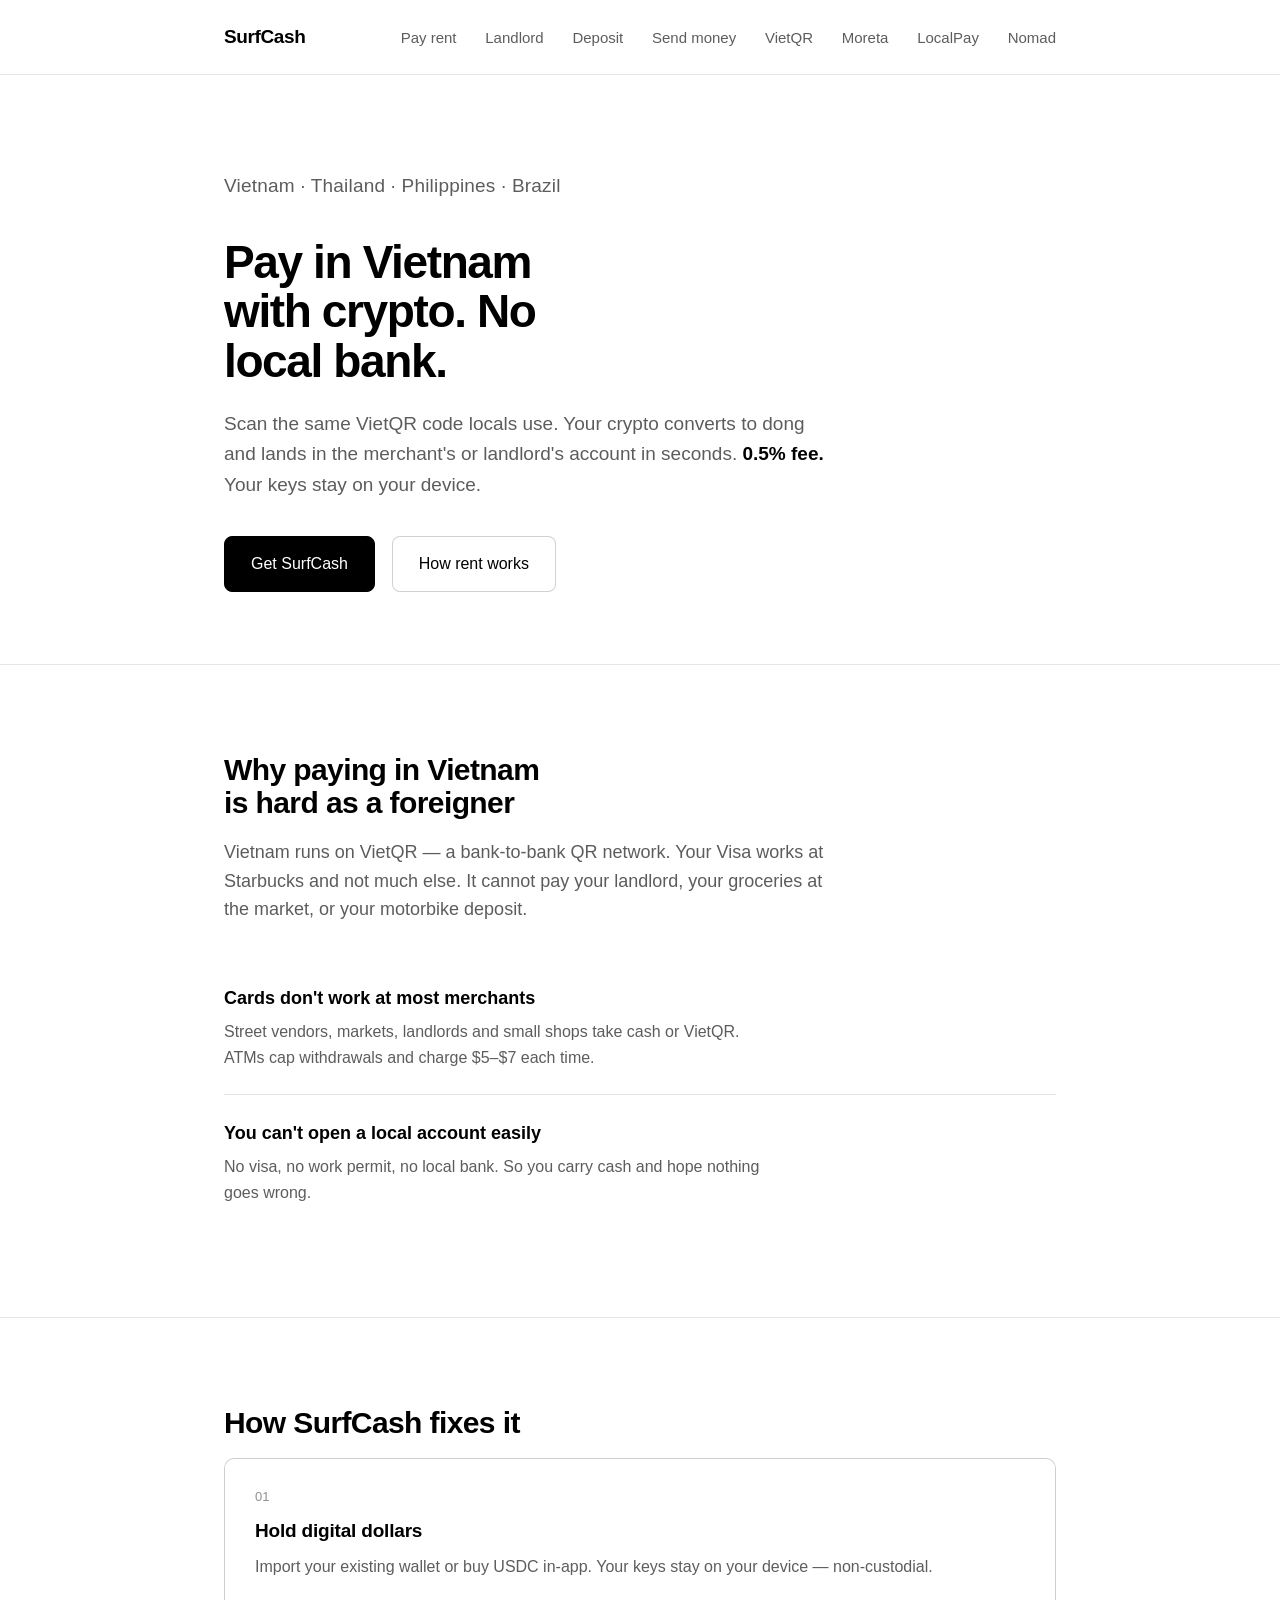
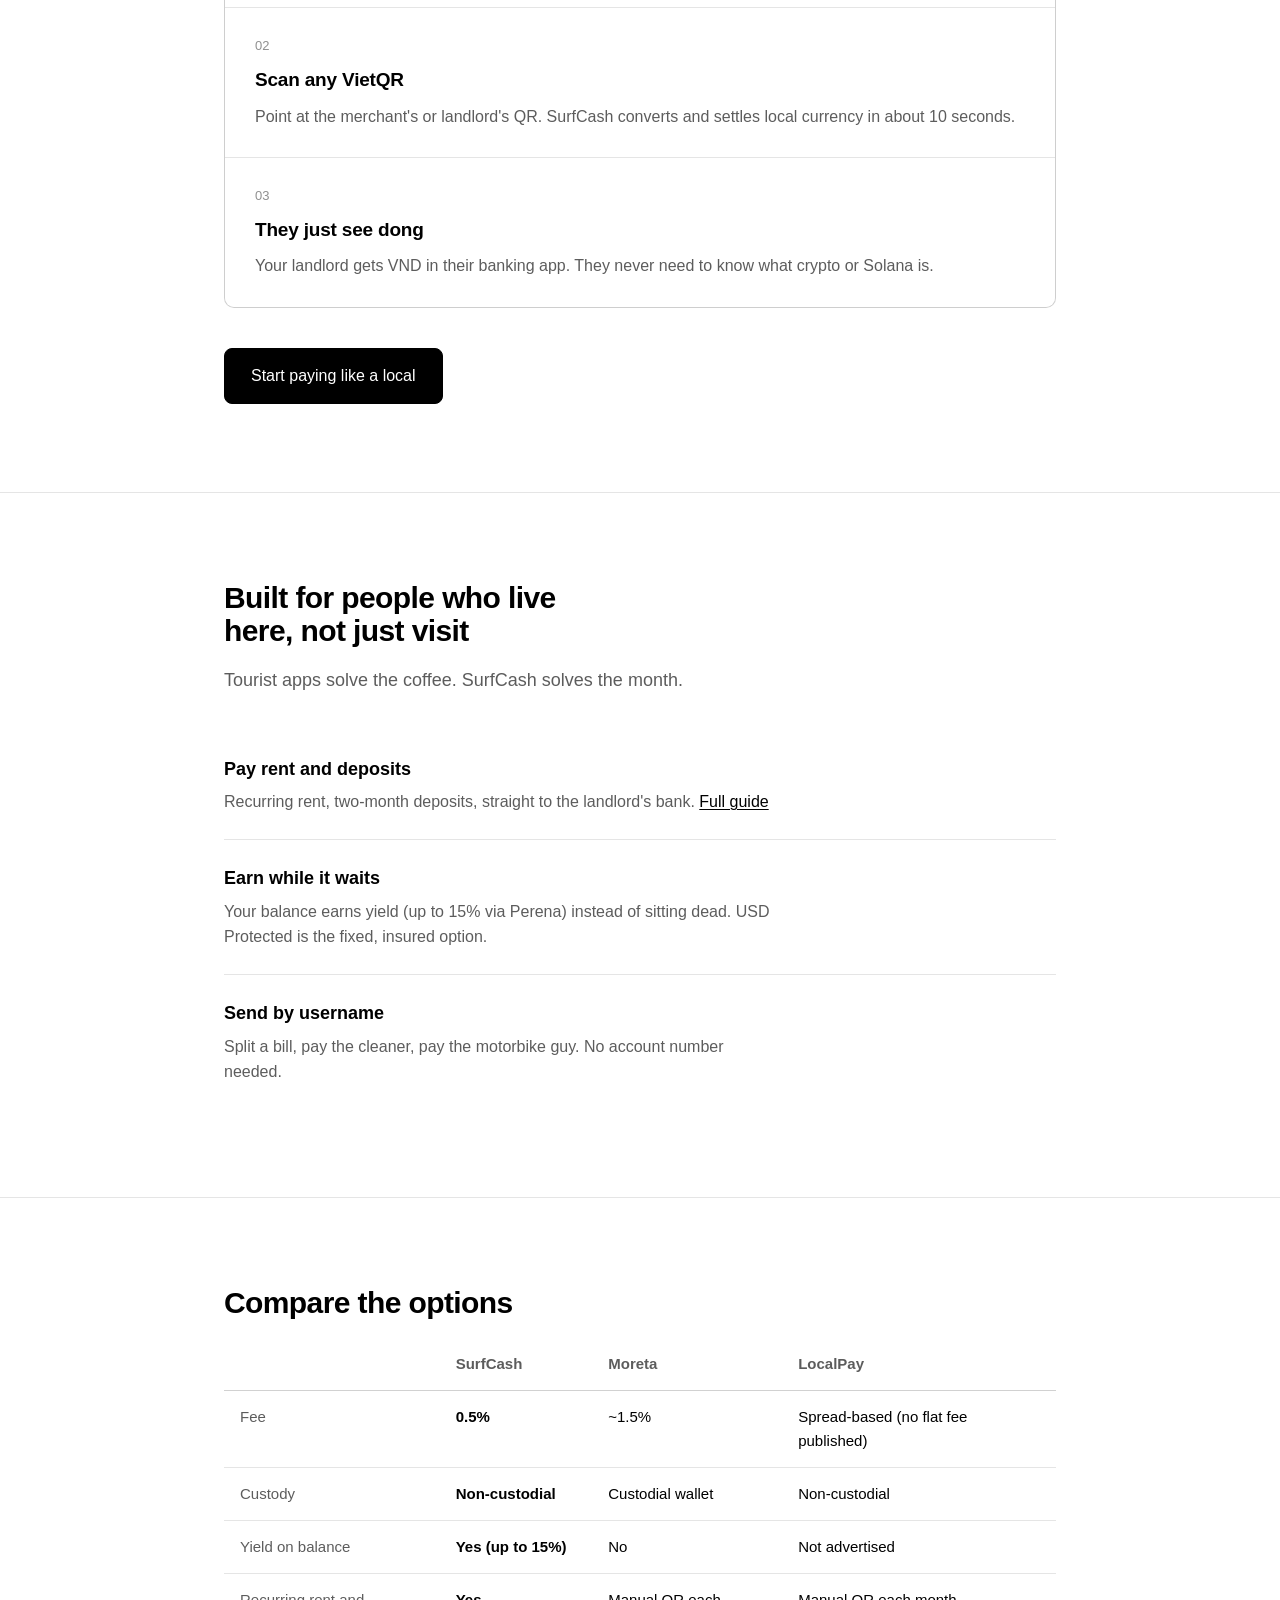
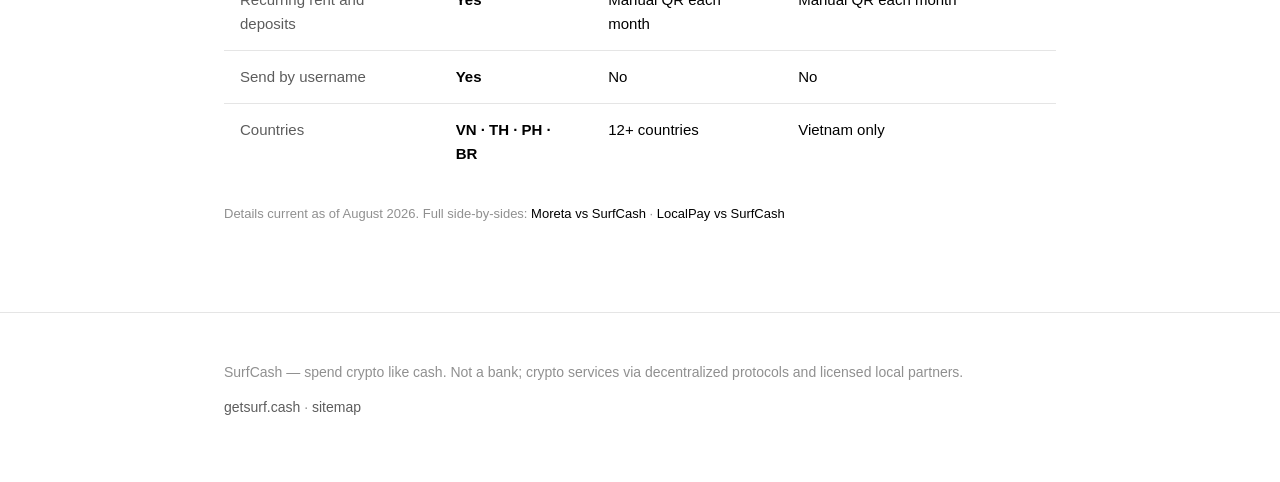
==== commit 45cf5053: "seo: nomad-vietnam" ====
--- a/index.html
+++ b/index.html
@@ -22,6 +22,7 @@
     <a href="pay-in-vietnam.html">VietQR</a>
     <a href="moreta-vs-surfcash.html">Moreta</a>
     <a href="localpay-vs-surfcash.html">LocalPay</a>
+    <a href="nomad-vietnam.html">Nomad</a>
   </nav>
 </div></header>
 
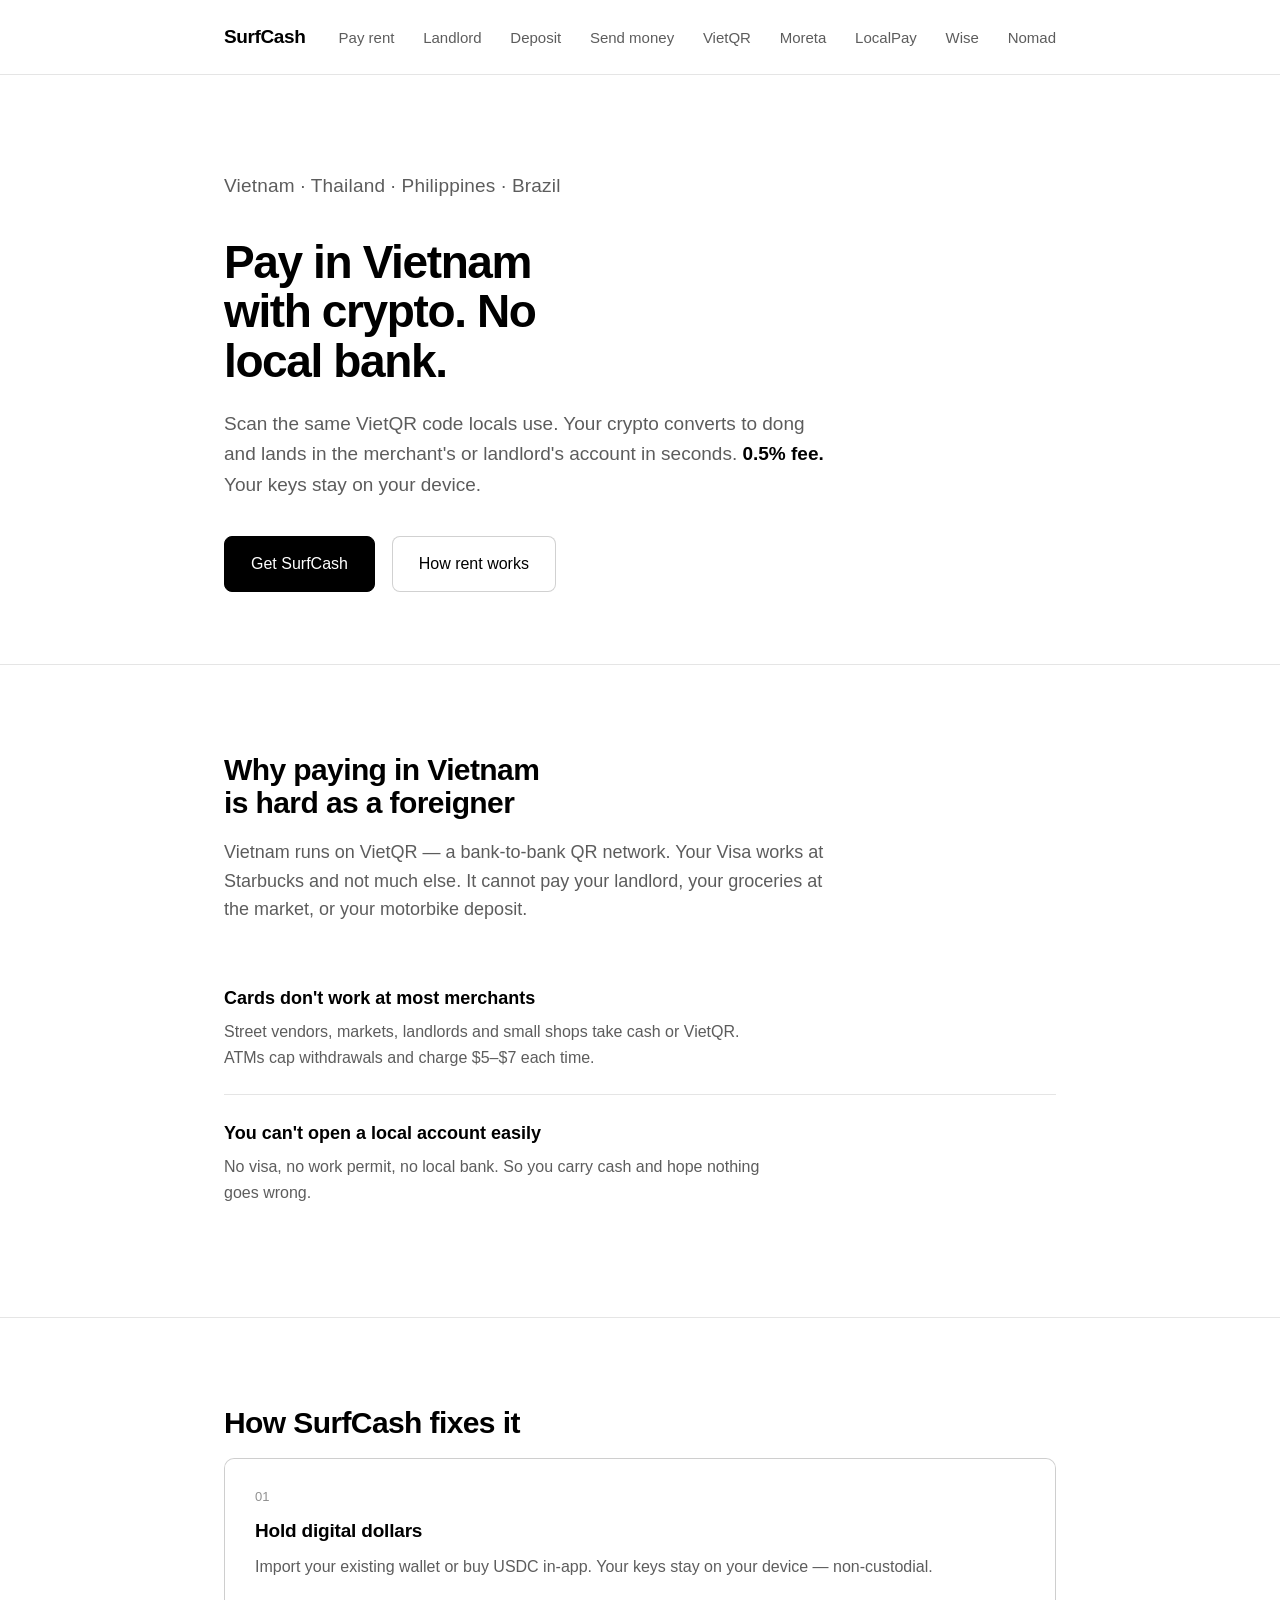
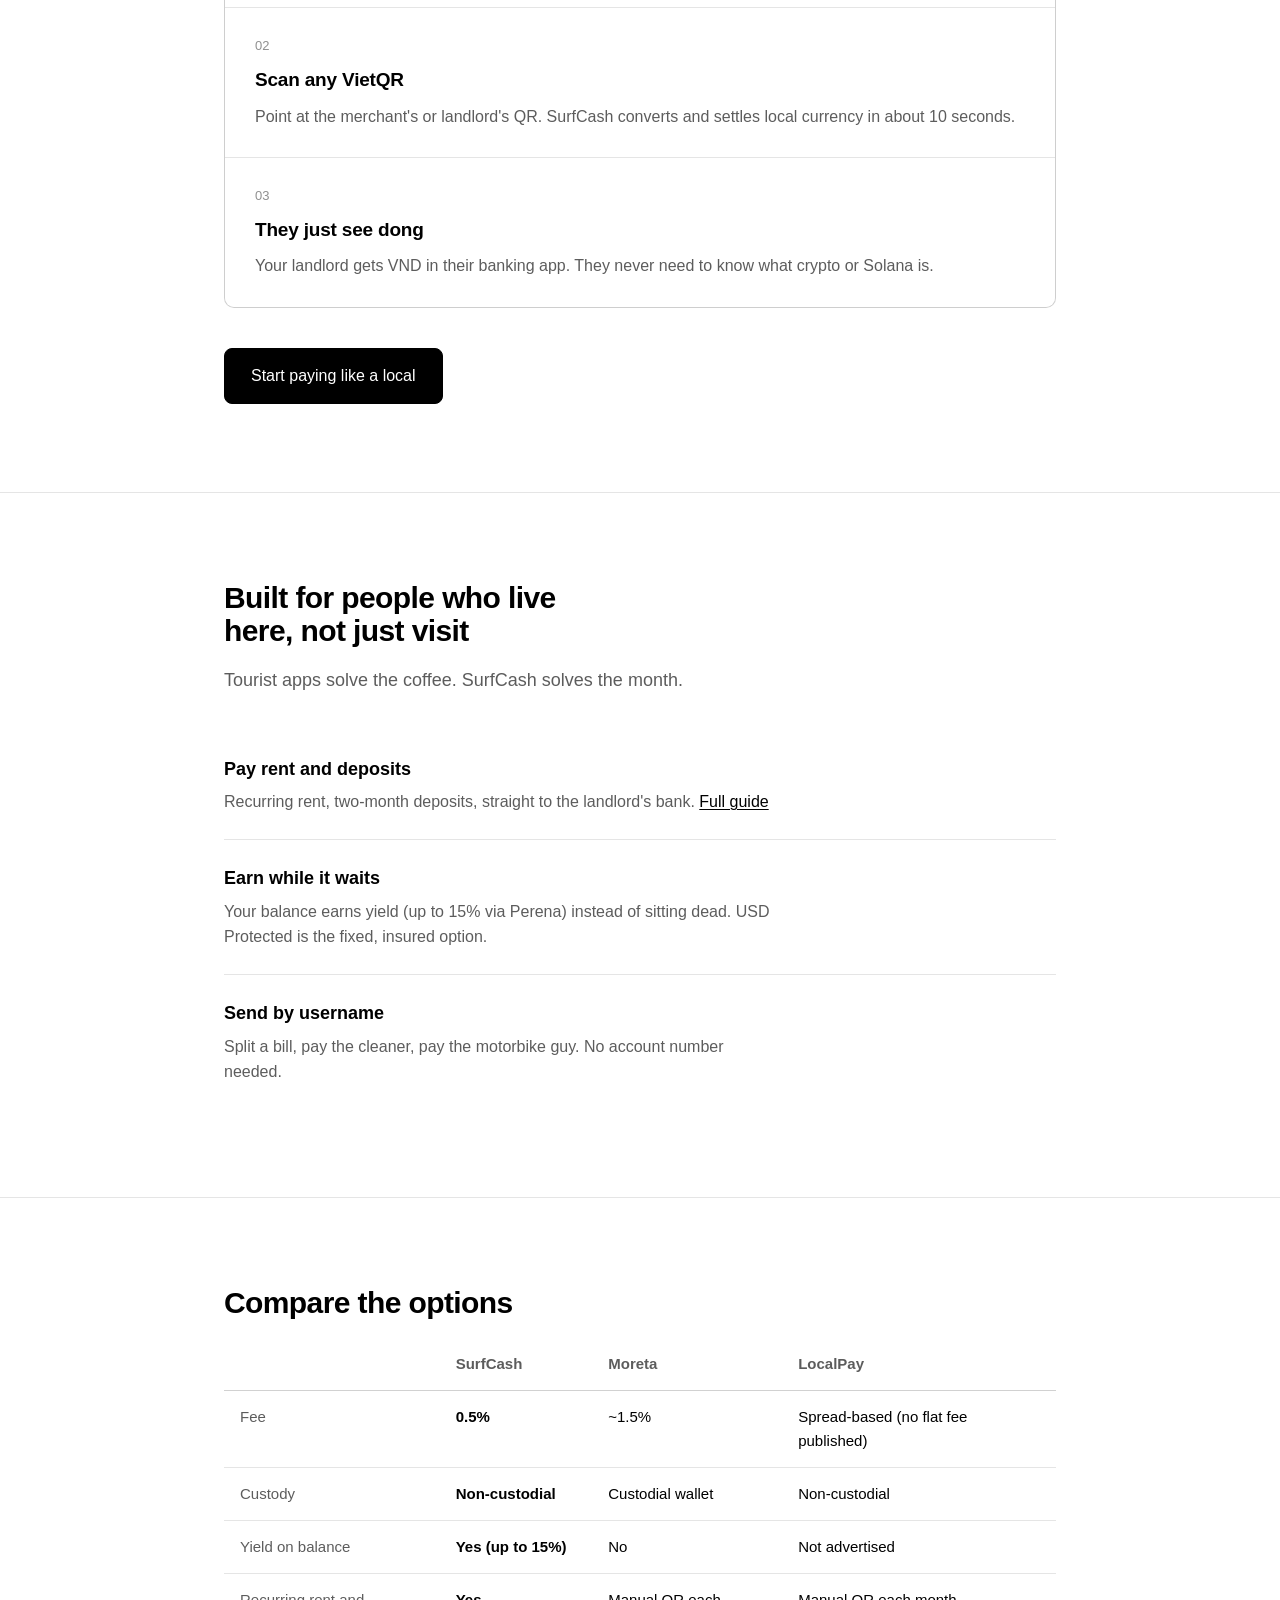
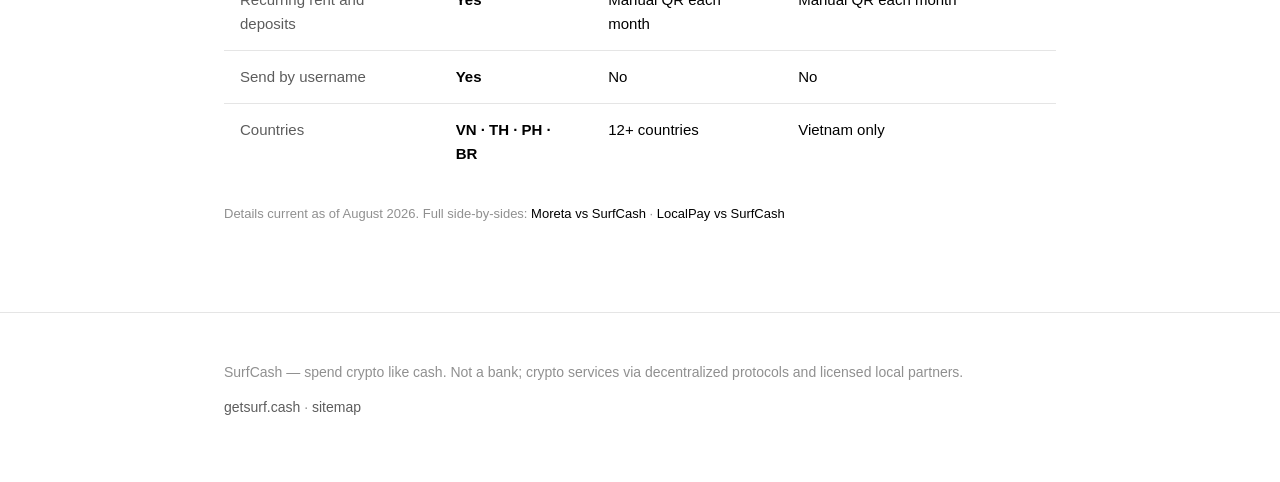
==== commit f327f377: "seo: wise-vs-surfcash" ====
--- a/index.html
+++ b/index.html
@@ -22,6 +22,7 @@
     <a href="pay-in-vietnam.html">VietQR</a>
     <a href="moreta-vs-surfcash.html">Moreta</a>
     <a href="localpay-vs-surfcash.html">LocalPay</a>
+    <a href="wise-vs-surfcash.html">Wise</a>
     <a href="nomad-vietnam.html">Nomad</a>
   </nav>
 </div></header>
